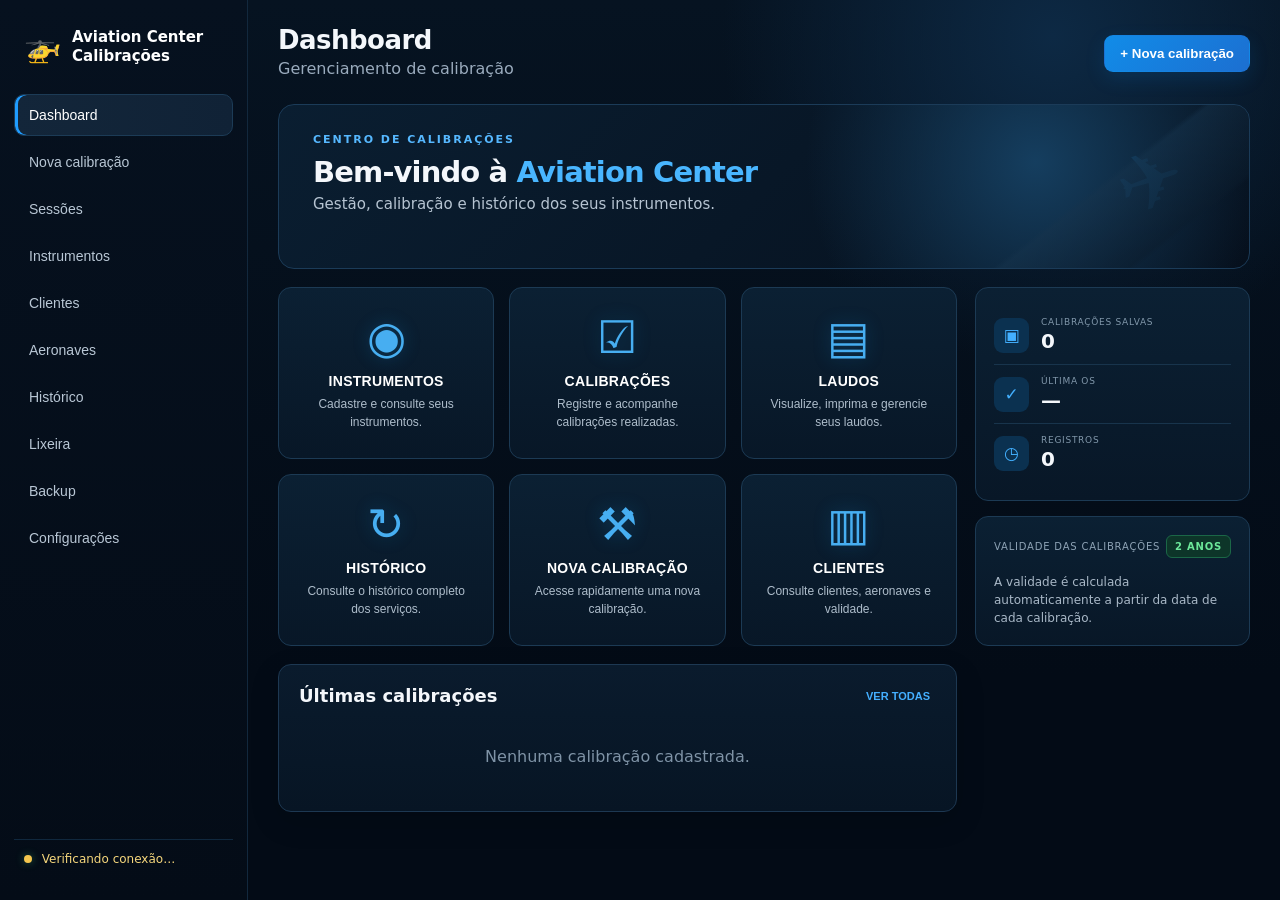
==== index.html @ 632ab518 "Add files via upload" ====
<!DOCTYPE html>
<html lang="pt-BR">
<head>
<meta charset="UTF-8">
<link rel="manifest" href="manifest.webmanifest">
<meta name="theme-color" content="#111827">
<meta name="apple-mobile-web-app-capable" content="yes">
<meta name="apple-mobile-web-app-status-bar-style" content="black-translucent">
<meta name="apple-mobile-web-app-title" content="Aviation Center Calibrações">
<meta name="viewport" content="width=device-width, initial-scale=1, viewport-fit=cover">
<meta name="theme-color" content="#111827">
<link rel="manifest" href="manifest.json">
<title>Aviation Center Calibrações</title>
<link rel="stylesheet" href="style.css">
</head>
<body>
<div id="app">
  <aside class="sidebar">
    <div class="brand"><div class="brand-icon">🚁</div><div><b>Aviation Center Calibrações</b></div></div>
    <nav>
      <button data-view="dashboard" class="nav active">Dashboard</button>
      <button data-view="session" class="nav">Nova calibração</button>
      <button data-view="sessions" class="nav">Sessões</button>
      <button data-view="instruments" class="nav">Instrumentos</button>
      <button data-view="clients" class="nav">Clientes</button>
      <button data-view="aircraft" class="nav">Aeronaves</button>
            <button data-view="history" class="nav">Histórico</button>
      <button data-view="trash" class="nav">Lixeira</button>
      <button data-view="backup" class="nav">Backup</button>
      <button data-view="settings" class="nav">Configurações</button>
    </nav>
    <div class="offline" id="networkStatus"><span></span> Verificando conexão…</div>
  </aside>

  <main class="main">
    <header class="topbar"><div><h1 id="pageTitle">Dashboard</h1><p id="pageSub">Gerenciamento de calibração</p></div>
      <button class="primary" id="quickNew">+ Nova calibração</button>
    </header>

    <section id="view-dashboard" class="view">
      <div class="dashboard-hero">
        <div class="hero-copy">
          <div class="eyebrow">CENTRO DE CALIBRAÇÕES</div>
          <h2>Bem-vindo à <span>Aviation Center</span></h2>
          <p>Gestão, calibração e histórico dos seus instrumentos.</p>
        </div>
        <div class="hero-mark">✈</div>
      </div>
      <div class="dashboard-layout">
        <div class="dashboard-main">
          <div class="feature-grid">
            <button class="feature-card" data-feature-view="instruments"><span class="feature-icon">◉</span><strong>INSTRUMENTOS</strong><small>Cadastre e consulte seus instrumentos.</small></button>
            <button class="feature-card" data-feature-view="sessions"><span class="feature-icon">☑</span><strong>CALIBRAÇÕES</strong><small>Registre e acompanhe calibrações realizadas.</small></button>
            <button class="feature-card" data-feature-view="sessions"><span class="feature-icon">▤</span><strong>LAUDOS</strong><small>Visualize, imprima e gerencie seus laudos.</small></button>
            <button class="feature-card" data-feature-view="history"><span class="feature-icon">↻</span><strong>HISTÓRICO</strong><small>Consulte o histórico completo dos serviços.</small></button>
            <button class="feature-card" data-feature-view="session"><span class="feature-icon">⚒</span><strong>NOVA CALIBRAÇÃO</strong><small>Acesse rapidamente uma nova calibração.</small></button>
            <button class="feature-card" data-feature-view="clients"><span class="feature-icon">▥</span><strong>CLIENTES</strong><small>Consulte clientes, aeronaves e validade.</small></button>
          </div>
          <div class="panel dashboard-recent">
            <div class="panel-head"><h2>Últimas calibrações</h2><button class="text-button" data-feature-view="sessions">VER TODAS</button></div>
            <div id="recentSessions" class="empty">Nenhuma calibração cadastrada.</div>
          </div>
        </div>
        <aside class="dashboard-side">
          <div class="status-card">
            <div class="status-line"><span class="status-icon">▣</span><div><small>CALIBRAÇÕES SALVAS</small><strong id="dashDone">0</strong></div></div>
            <div class="status-line"><span class="status-icon">✓</span><div><small>ÚLTIMA OS</small><strong id="dashLast">—</strong></div></div>
            <div class="status-line"><span class="status-icon">◷</span><div><small>REGISTROS</small><strong id="dashTotal">0</strong></div></div>
          </div>
          <div class="validity-card">
            <div class="validity-head"><span>VALIDADE DAS CALIBRAÇÕES</span><b>2 ANOS</b></div>
            <div class="validity-note">A validade é calculada automaticamente a partir da data de cada calibração.</div>
          </div>
        </aside>
      </div>
    </section>

    <section id="view-session" class="view hidden">
      <div class="panel">
        <div class="panel-head"><h2 id="sessionTitle">Nova calibração</h2><span class="pill" id="sessionStatus">Nova</span></div>
        <div class="grid">
          <label>OS<input id="os" autocomplete="off"></label>
          <label>Data<input id="data" type="date"></label>
          <label>Cliente<input id="cliente"></label>
          <label>Validade<input id="validade" value="2 anos" readonly></label>
          <label>Fabricante<input id="fabricante"></label>
          <label>P/N<input id="pn"></label>
          <label>S/N<input id="sn"></label>
          <label>Prefixo<input id="prefixo"></label>
          <label>Técnico responsável<input id="tecnico"></label>
        </div>
        <div class="report-selection">
          <div class="selection-title">Relatórios desta sessão</div>
          <div class="selection-grid">
            <label><input type="checkbox" data-select-report="altimetro"> Altímetro</label>
            <label><input type="checkbox" data-select-report="integracao"> Integração do Transponder e Altitude Encoder</label>
            <label><input type="checkbox" data-select-report="encoder"> Encoder</label>
            <label><input type="checkbox" data-select-report="transponder"> Transponder</label>
            <label><input type="checkbox" data-select-report="airdata"> Air Data</label>
          </div>
          <p class="hint">Somente os relatórios selecionados aparecem, são salvos e entram na impressão/PDF.</p>
        </div>
        <div class="actions"><button class="primary" id="saveCalibration">Salvar calibração</button></div>
      </div>

      <div class="panel">
        <div class="tabs">
          <div id="reportTabs"></div>
        </div>

        <div id="report-altimetro" class="report">
          <h2>Laudo Técnico do Altímetro</h2>
          <h3>Teste de atrito — pressão decrescente</h3>
          <div id="frictionTable"></div>
          <h3>Erro de escala — pressão decrescente</h3>
          <div id="scaleTable"></div>
          <div class="two-cols">
            <div><h3>Vazamento de caixa</h3><div id="leakTable"></div></div>
            <div><h3>Erro de escala barômetro</h3><div id="baroTable"></div></div>
          </div>
          <h3>Histerese — altitude máxima de operação (pressão crescente)</h3>
          <div id="hystTable"></div>
        </div>

        <div id="report-integracao" class="report hidden">
          <h2>Laudo Técnico — Integração do Transponder e Altitude Encoder</h2>
          <p class="hint">Preencha a leitura do altímetro e a leitura transmitida pelo transponder.</p>
          <div id="integrationTable"></div>
        </div>

        <div id="report-encoder" class="report hidden">
          <h2>Laudo Técnico do Encoder</h2>
          <p class="hint">Os pontos nominais seguem o modelo do documento principal. Informe apenas os pontos de transição atuais.</p>
          <div id="encoderTable"></div>
        </div>

        <div id="report-transponder" class="report hidden">
          <h2>Laudo Técnico do Transponder</h2>
          <div id="transponderForm"></div>
        </div>

        <div id="report-airdata" class="report hidden">
          <h2>Laudo Técnico do Air Data</h2>
          <p class="hint">Air Data é 100% manual. Nenhum valor é copiado automaticamente de outro relatório.</p>
          <div id="airdataForm"></div>
        </div>

        <div class="observation-box final-observation"><label>Observações / ajustes realizados<textarea id="observacoesAjustes" rows="6" placeholder="Descreva ajustes, regulagens, intervenções realizadas ou observações desta calibração..."></textarea></label></div>
        <div class="actions bottom"><button class="primary" id="saveReport">Salvar calibração</button><button class="secondary" id="downloadReport">Baixar relatório</button><button class="primary" id="printReport">Imprimir / gerar PDF</button></div>
      </div>
    </section>

    <section id="view-sessions" class="view hidden">
      <div class="panel"><div class="panel-head"><h2>Calibrações salvas</h2><button class="primary" id="newFromList">+ Nova calibração</button></div>
      <div id="sessionsList" class="session-list"></div></div>
    </section>


    <section id="view-instruments" class="view hidden">
      <div class="panel"><div class="panel-head"><h2>Instrumentos</h2></div><p class="hint">Instrumentos identificados a partir das sessões salvas neste dispositivo.</p><div id="instrumentsList" class="session-list"></div></div>
    </section>

    <section id="view-clients" class="view hidden">
      <div class="panel"><div class="panel-head"><h2>Clientes</h2></div><p class="hint">Visão consolidada dos clientes e das aeronaves registradas nas sessões.</p><div id="clientsList" class="session-list"></div></div>
    </section>

    <section id="view-aircraft" class="view hidden">
      <div class="panel"><div class="panel-head"><h2>Aeronaves</h2></div><p class="hint">Histórico resumido por prefixo. Os registros anteriores permanecem nas sessões.</p><div id="aircraftList" class="session-list"></div></div>
    </section>

    <section id="view-history" class="view hidden">
      <div class="panel"><div class="panel-head"><h2>Histórico de serviços</h2></div><p class="hint">Todas as sessões salvas, mantendo os registros anteriores.</p><div id="historyList" class="session-list"></div></div>
    </section>

    <section id="view-trash" class="view hidden">
  <div class="panel">
    <div class="panel-head"><h2>Lixeira</h2><span class="pill">7 dias</span></div>
    <p class="hint">Um relatório apagado permanece aqui por 7 dias. Durante esse período ele pode ser restaurado. Depois, a exclusão é definitiva.</p>
    <div id="trashList" class="session-list"></div>
  </div>
</section>

<section id="view-backup" class="view hidden">
      <div class="panel"><div class="panel-head"><h2>Backup local</h2></div>
        <p>Os dados ficam armazenados neste dispositivo. Exporte um backup antes de trocar de aparelho ou limpar o navegador.</p>
        <div class="backup-actions"><button class="primary" id="exportBackup">Exportar backup JSON</button><label class="secondary filebtn">Importar backup JSON<input type="file" id="importBackup" accept=".json,application/json"></label></div>
        <div class="notice">O sistema não depende do Google Sheets para salvar ou imprimir. A impressão usa um modelo próprio de 4 páginas.</div>
      </div>
    </section>
  </main>
</div>

<div id="printRoot" aria-hidden="true"></div>
<script>document.addEventListener("click",e=>{const b=e.target.closest("[data-feature-view]");if(b&&window.showView)showView(b.dataset.featureView)});</script>
<script src="pdf.js"></script>
<script src="app.js"></script>
<script>
if ("serviceWorker" in navigator && (location.protocol === "https:" || location.hostname === "localhost")) {
  window.addEventListener("load", () => navigator.serviceWorker.register("./sw.js").catch(() => {}));
}
</script>
</body>
</html>
---- style.css ----
:root{--bg:#030b16;--bg2:#071525;--panel:#0a1a2b;--panel2:#0d2135;--line:#1d3852;--text:#f4f7fb;--muted:#9aabbd;--blue:#1f9cff;--blue2:#49b6ff;--green:#4ade80;--yellow:#f4c64e;--red:#ff6b6b}
*{box-sizing:border-box}html,body{margin:0;padding:0;min-height:100%;font-family:Inter,system-ui,-apple-system,BlinkMacSystemFont,"Segoe UI",sans-serif;background:var(--bg);color:var(--text)}body{min-height:100vh}.sidebar{position:fixed;left:0;top:0;bottom:0;width:248px;background:linear-gradient(180deg,#06111f,#040c17);border-right:1px solid #12283d;color:#fff;padding:22px 14px;display:flex;flex-direction:column;z-index:10}.brand{display:flex;gap:11px;align-items:center;padding:6px 10px 28px}.brand-icon{font-size:30px;filter:saturate(.9)}.brand b{display:block;font-size:15px;line-height:1.25}.sidebar nav{display:grid;gap:5px}.nav{border:1px solid transparent;background:transparent;color:#b9c7d5;text-align:left;padding:12px 14px;border-radius:10px;font-size:14px;cursor:pointer;transition:.18s}.nav:hover{background:#0c1d30;color:#fff;border-color:#16344d}.nav.active{background:linear-gradient(90deg,#13263a,#102236);color:#fff;border-color:#1c3b56;box-shadow:inset 3px 0 0 var(--blue)}.offline{margin-top:auto;color:#93a6b9;font-size:12px;padding:12px 10px;border-top:1px solid #10283e}.offline span{display:inline-block;width:8px;height:8px;border-radius:50%;background:var(--green);margin-right:6px;box-shadow:0 0 8px #4ade8066}.offline.online{color:#8fe6b0}.offline.offline{color:#f6d77c}.offline.offline span{background:var(--yellow)}.main{margin-left:248px;padding:25px 30px 36px;min-height:100vh;background:radial-gradient(circle at 78% 4%,#0d2944 0,transparent 28%),linear-gradient(180deg,#061321 0,#030b16 75%)}.topbar{display:flex;justify-content:space-between;align-items:center;margin-bottom:22px}.topbar h1{margin:0;font-size:26px;letter-spacing:-.02em}.topbar p{margin:4px 0;color:var(--muted)}.primary,.secondary,.ghost{border:1px solid transparent;border-radius:9px;padding:10px 15px;font-weight:700;cursor:pointer}.primary{background:linear-gradient(135deg,#118ce8,#1c6fd1);color:#fff;box-shadow:0 7px 20px #008cff22}.secondary{background:#10243a;border-color:#1d4565;color:#e8f1fa}.ghost{background:transparent;color:#a9b9c9}.danger{color:#ff8585}.hidden{display:none!important}.card,.panel{background:linear-gradient(180deg,#0a1b2d,#071524);border:1px solid var(--line);border-radius:13px;box-shadow:0 10px 30px #00000024}.panel{padding:20px;margin-bottom:18px}.panel-head{display:flex;justify-content:space-between;align-items:center;margin-bottom:16px}.panel h2{margin:0;font-size:18px}.dashboard-hero{position:relative;overflow:hidden;min-height:165px;padding:28px 34px;border:1px solid #1b3b58;border-radius:16px;background:radial-gradient(circle at 78% 35%,#153e5f 0,transparent 30%),linear-gradient(135deg,#0a1e31,#06101d);margin-bottom:18px}.dashboard-hero:after{content:"";position:absolute;right:-80px;bottom:-110px;width:520px;height:300px;background:linear-gradient(150deg,transparent 47%,#16334c 48%,#0b1c2d 63%,transparent 64%);opacity:.5;transform:rotate(-8deg)}.hero-copy{position:relative;z-index:2}.eyebrow{font-size:11px;letter-spacing:.18em;color:#56b8ff;font-weight:800;margin-bottom:9px}.hero-copy h2{font-size:29px;margin:0 0 6px;letter-spacing:-.03em}.hero-copy h2 span{color:var(--blue2)}.hero-copy p{margin:0;color:#b6c4d2;font-size:15px}.hero-mark{position:absolute;right:65px;top:30px;font-size:80px;color:#258bd1;opacity:.14;transform:rotate(-18deg)}.dashboard-layout{display:grid;grid-template-columns:minmax(0,1fr) 275px;gap:18px}.feature-grid{display:grid;grid-template-columns:repeat(3,1fr);gap:15px;margin-bottom:18px}.feature-card{min-height:172px;text-align:center;padding:22px 18px;background:linear-gradient(180deg,#0b2033,#081727);border:1px solid #1c3a54;border-radius:13px;color:#fff;cursor:pointer;transition:.18s;display:flex;flex-direction:column;align-items:center;justify-content:center}.feature-card:hover{transform:translateY(-2px);border-color:#277eb8;box-shadow:0 12px 28px #0003}.feature-icon{font-size:45px;line-height:1;color:#47aef1;margin-bottom:13px;text-shadow:0 0 18px #1796e544}.feature-card strong{font-size:14px;letter-spacing:.02em}.feature-card small{font-size:12px;line-height:1.45;color:#aebdcb;margin-top:7px;max-width:190px}.dashboard-side{display:flex;flex-direction:column;gap:15px}.status-card,.validity-card{border:1px solid #1c3a54;border-radius:13px;background:linear-gradient(180deg,#0b2033,#081727);padding:18px}.status-line{display:flex;gap:12px;align-items:center;padding:11px 0;border-bottom:1px solid #18344c}.status-line:last-child{border-bottom:0}.status-icon{width:35px;height:35px;border-radius:9px;background:#0b3150;color:#43b0ff;display:grid;place-items:center;font-size:17px}.status-line small{display:block;color:#8197aa;font-size:9px;letter-spacing:.08em}.status-line strong{display:block;margin-top:2px;font-size:20px}.validity-head{display:flex;justify-content:space-between;align-items:center;font-size:10px;color:#8ea3b5;letter-spacing:.08em}.validity-head b{color:#6ce79a;background:#0d3529;border:1px solid #1b6747;padding:5px 8px;border-radius:6px}.validity-note{margin-top:15px;font-size:12px;line-height:1.5;color:#a9b8c7}.text-button{border:0;background:none;color:#44afff;font-weight:800;font-size:11px;cursor:pointer}.dashboard-recent{min-height:130px}.empty{padding:25px;color:#7f93a6;text-align:center}.grid{display:grid;grid-template-columns:repeat(3,1fr);gap:13px}.grid label,.field label{font-size:12px;font-weight:600;color:#b7c6d4}.grid input,.field input,.field select,.field textarea,input.cell{display:block;width:100%;margin-top:6px;border:1px solid #27435b;border-radius:8px;padding:10px;font:inherit;background:#071523;color:#eef5fb;outline:none}.grid input:focus,.field input:focus,.field select:focus,.field textarea:focus{border-color:#278fd0;box-shadow:0 0 0 3px #168fe01a}.grid input::placeholder,.field input::placeholder,.field textarea::placeholder{color:#667d92}.report-selection{margin-top:16px;padding:14px;border:1px solid #1d3a53;border-radius:9px;background:#071625}.selection-title{font-weight:700;margin-bottom:10px}.selection-grid{display:grid;grid-template-columns:repeat(2,1fr);gap:8px}.selection-grid label{display:flex;align-items:center;gap:8px;font-size:13px;font-weight:600}.selection-grid input{width:auto!important;margin:0!important}.observation-box{margin-top:15px}.final-observation{padding-top:8px;border-top:1px solid #1b354b}.final-observation label{display:block;color:#b7c6d4;font-size:12px;font-weight:700}.final-observation textarea{display:block;width:100%;margin-top:8px;min-height:135px;resize:vertical;border:1px solid #27435b;border-radius:10px;padding:12px;font:inherit;background:#071523;color:#eef5fb;outline:none}.final-observation textarea:focus{border-color:#278fd0;box-shadow:0 0 0 3px #168fe01a}.cell-green{background:#10251b!important;border-color:#2d6b48!important}.cell-yellow{background:#302a13!important;border-color:#8a7330!important}.cell-red{background:#321719!important;border-color:#8d3d43!important}.status-30{color:#ffb45b!important}.status-90{color:#f4ca61!important}.actions{display:flex;gap:9px;margin-top:18px;flex-wrap:wrap}.pill{font-size:12px;padding:5px 9px;border-radius:20px;background:#19344a;color:#91cfff;white-space:nowrap}.tabs{display:flex;gap:5px;border-bottom:1px solid #1d384f;margin:-20px -20px 20px;padding:12px 20px;overflow:auto}.tab{border:0;background:transparent;color:#8fa4b7;padding:9px 12px;border-radius:7px;cursor:pointer;white-space:nowrap}.tab-wrap{display:flex;align-items:center;border-radius:7px}.tab-wrap:has(.tab.active){background:#122b43;box-shadow:inset 0 -2px 0 #1d9cf0}.tab.active{background:transparent;color:#fff}.tab-delete{border:0;background:transparent;color:#71879a;width:24px;height:32px;border-radius:6px;cursor:pointer;font-size:18px;line-height:1}.tab-delete:hover{color:#ff7f7f;background:#3a1720}.report h2{font-size:19px;margin:4px 0 18px}.report h3{font-size:14px;margin:20px 0 8px}.hint{color:#8fa2b5;font-size:13px}.table-wrap{overflow:auto;border:1px solid #1d3a53;border-radius:8px}.data-table{border-collapse:collapse;width:100%;min-width:700px;font-size:12px}.data-table th,.data-table td{border-bottom:1px solid #1a344a;padding:7px;text-align:center}.data-table th{background:#0b1e31;font-weight:700;color:#c5d2de}.data-table td:first-child,.data-table th:first-child{text-align:left}.data-table input{width:100%;min-width:80px;padding:6px;border:1px solid #28445c;border-radius:5px;background:#06131f;color:#fff}.two-cols{display:grid;grid-template-columns:1fr 1fr;gap:18px}.field-grid{display:grid;grid-template-columns:repeat(2,1fr);gap:12px}.field.full{grid-column:1/-1}.field textarea{min-height:70px;resize:vertical}.session-row{display:grid;grid-template-columns:1fr auto;gap:12px;padding:13px;border-bottom:1px solid #1b354b;align-items:center}.session-row:last-child{border-bottom:0}.session-row b{display:block}.session-row small{color:#8fa2b5}.status-open{color:#f4ca61}.status-done{color:#67e89a}.status-expired{color:#ff7777}.status-warning{color:#f4ca61}.backup-actions{display:flex;gap:10px;flex-wrap:wrap;margin:20px 0}.filebtn{display:inline-block;cursor:pointer}.filebtn input{display:none}.notice{background:#0a2940;border:1px solid #1d5276;padding:13px;border-radius:8px;color:#9bd5ff;font-size:13px}.settings-grid{display:grid;grid-template-columns:repeat(3,1fr);gap:14px}.setting-card{border:1px solid #1d3a53;border-radius:9px;padding:16px;background:#071625}.setting-card b{display:block;margin-bottom:7px}.setting-card span{display:block;color:#8fa2b5;font-size:13px;line-height:1.45}.report-tools{display:flex;justify-content:flex-end;margin:8px 0}.report-delete-bar{display:flex;justify-content:flex-end;margin:-4px 0 12px}.report-delete-bar button{border:1px solid #6b2f37;border-radius:8px;padding:8px 12px;background:transparent;color:#ff8585;font-weight:700;cursor:pointer}.report-delete-bar button:hover{background:#32171b}.trash-meta{font-size:12px;color:#8fa2b5}
#printRoot{display:none}@page{size:Letter portrait;margin:0}@media print{html,body{background:#fff!important;color:#000!important}body>*:not(#printRoot){display:none!important}#printRoot{display:block!important}.print-page{width:216mm;height:279mm;position:relative;overflow:hidden;page-break-after:always;background:#fff;padding:10mm 10mm 9mm;color:#000;font-family:Arial,Helvetica,sans-serif;font-size:9px}.print-page:last-child{page-break-after:auto}.print-title{text-align:center;font-size:13px;font-weight:700;margin:0 0 6mm}.print-meta{display:grid;grid-template-columns:16mm 1fr 16mm 1fr 16mm 1fr 16mm 1fr;border:1px solid #000;margin-bottom:4mm}.print-meta div{min-height:7mm;padding:1.4mm;border-right:1px solid #000;border-bottom:1px solid #000;overflow:hidden}.print-meta b{white-space:nowrap}.print-meta div:nth-child(8n){border-right:0}.print-meta div:nth-last-child(-n+4){border-bottom:0}.print-table{width:100%;border-collapse:collapse;margin-bottom:3mm;table-layout:fixed}.print-table th,.print-table td{border:1px solid #000;padding:1.5mm;text-align:center;vertical-align:middle}.print-table th{font-weight:700}.print-table .left{text-align:left}.print-section{font-weight:700;text-align:center;border:1px solid #000;border-bottom:0;padding:1.5mm;margin-top:3mm}.print-grid2{display:grid;grid-template-columns:1fr 1fr;gap:3mm}.print-note{margin-top:3mm}.print-observation{margin-top:4mm;border:1px solid #000;padding:2mm;min-height:12mm}.print-observation b{display:block;margin-bottom:1.5mm}.print-left{width:128mm}.sig{position:absolute;bottom:8mm;left:10mm;right:10mm;display:grid;grid-template-columns:1fr 1fr;gap:20mm}.sig div{text-align:center;border-top:1px solid #000;padding-top:2mm}}
@media(max-width:1050px){.dashboard-layout{grid-template-columns:1fr}.dashboard-side{display:grid;grid-template-columns:1fr 1fr}.feature-grid{grid-template-columns:repeat(2,1fr)}.grid{grid-template-columns:repeat(2,1fr)}.settings-grid{grid-template-columns:1fr 1fr}}
@media(max-width:700px){.sidebar{position:static;width:100%;height:auto;padding:12px}.brand{padding-bottom:14px}.sidebar nav{grid-template-columns:repeat(2,1fr)}.offline{display:none}.main{margin-left:0;padding:15px}.topbar{align-items:flex-start;gap:10px}.topbar h1{font-size:22px}.dashboard-hero{padding:22px;min-height:145px}.hero-copy h2{font-size:23px}.feature-grid,.dashboard-side,.grid,.two-cols,.field-grid,.selection-grid{grid-template-columns:1fr}.panel{padding:15px}.tabs{margin:-15px -15px 15px;padding:10px}.session-row{grid-template-columns:1fr}.dashboard-side{display:grid}.dashboard-side .status-card,.dashboard-side .validity-card{min-width:0}}

html.printing-sgc body{background:#fff!important;color:#000!important}html.printing-sgc body>*:not(#printRoot){display:none!important}html.printing-sgc #printRoot{display:block!important}html.printing-sgc .print-page{display:block!important}
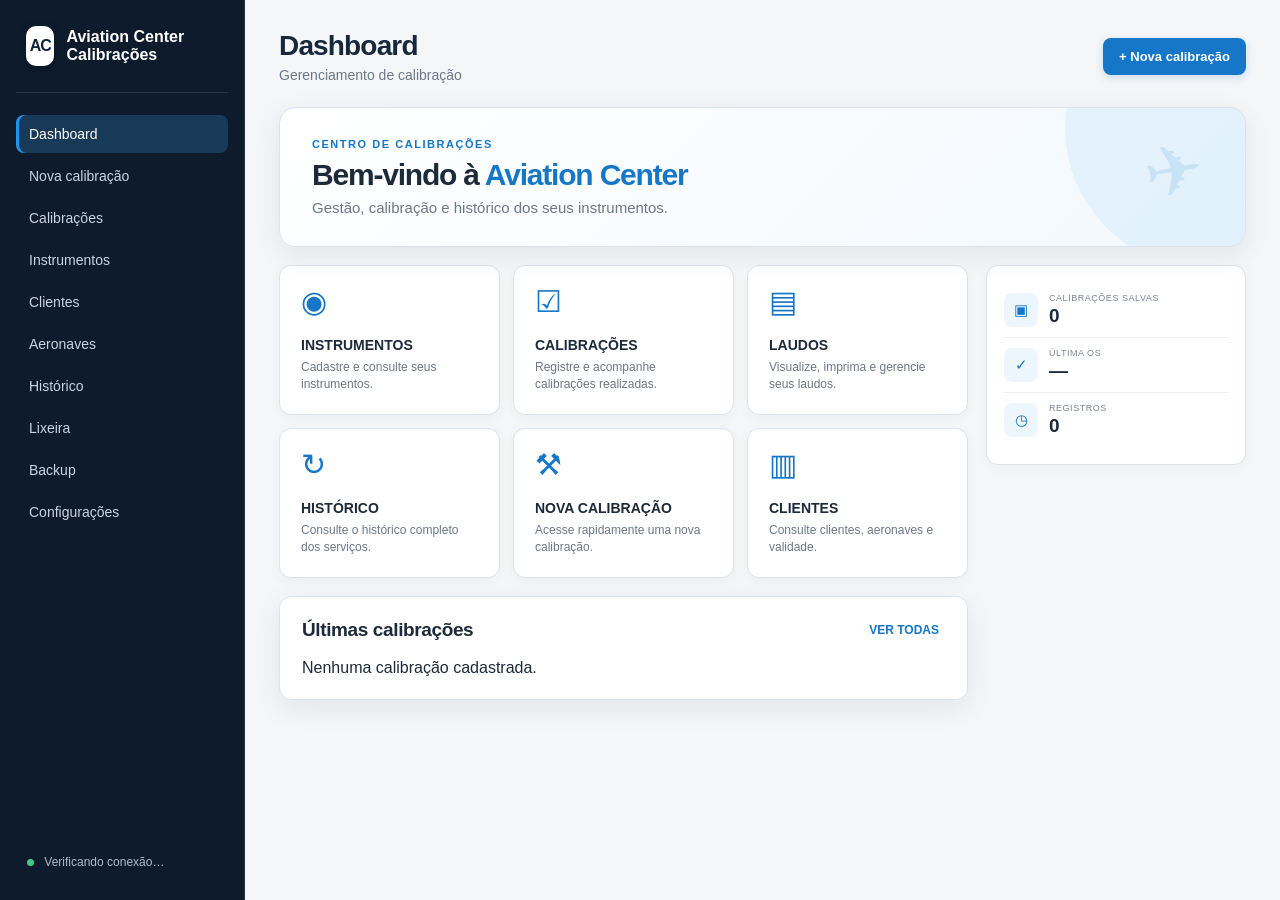
==== commit 2e123b5d: "Add files via upload" ====
--- a/index.html
+++ b/index.html
@@ -16,11 +16,11 @@
 <body>
 <div id="app">
   <aside class="sidebar">
-    <div class="brand"><div class="brand-icon">🚁</div><div><b>Aviation Center Calibrações</b></div></div>
+    <div class="brand"><div class="brand-icon">AC</div><div><b>Aviation Center Calibrações</b></div></div>
     <nav>
       <button data-view="dashboard" class="nav active">Dashboard</button>
       <button data-view="session" class="nav">Nova calibração</button>
-      <button data-view="sessions" class="nav">Sessões</button>
+      <button data-view="sessions" class="nav">Calibrações</button>
       <button data-view="instruments" class="nav">Instrumentos</button>
       <button data-view="clients" class="nav">Clientes</button>
       <button data-view="aircraft" class="nav">Aeronaves</button>
@@ -66,10 +66,6 @@
             <div class="status-line"><span class="status-icon">▣</span><div><small>CALIBRAÇÕES SALVAS</small><strong id="dashDone">0</strong></div></div>
             <div class="status-line"><span class="status-icon">✓</span><div><small>ÚLTIMA OS</small><strong id="dashLast">—</strong></div></div>
             <div class="status-line"><span class="status-icon">◷</span><div><small>REGISTROS</small><strong id="dashTotal">0</strong></div></div>
-          </div>
-          <div class="validity-card">
-            <div class="validity-head"><span>VALIDADE DAS CALIBRAÇÕES</span><b>2 ANOS</b></div>
-            <div class="validity-note">A validade é calculada automaticamente a partir da data de cada calibração.</div>
           </div>
         </aside>
       </div>
@@ -157,25 +153,25 @@
 
 
     <section id="view-instruments" class="view hidden">
-      <div class="panel"><div class="panel-head"><h2>Instrumentos</h2></div><p class="hint">Instrumentos identificados a partir das sessões salvas neste dispositivo.</p><div id="instrumentsList" class="session-list"></div></div>
+      <div class="panel"><div class="panel-head"><h2>Instrumentos</h2></div><p class="hint">Instrumentos identificados a partir das calibrações salvas neste dispositivo.</p><div id="instrumentsList" class="session-list"></div></div>
     </section>
 
     <section id="view-clients" class="view hidden">
-      <div class="panel"><div class="panel-head"><h2>Clientes</h2></div><p class="hint">Visão consolidada dos clientes e das aeronaves registradas nas sessões.</p><div id="clientsList" class="session-list"></div></div>
+      <div class="panel"><div class="panel-head"><h2>Clientes</h2></div><p class="hint">Visão consolidada dos clientes e das aeronaves registradas nas calibrações.</p><div id="clientsList" class="session-list"></div></div>
     </section>
 
     <section id="view-aircraft" class="view hidden">
-      <div class="panel"><div class="panel-head"><h2>Aeronaves</h2></div><p class="hint">Histórico resumido por prefixo. Os registros anteriores permanecem nas sessões.</p><div id="aircraftList" class="session-list"></div></div>
+      <div class="panel"><div class="panel-head"><h2>Aeronaves</h2></div><p class="hint">Histórico resumido por prefixo. Os registros anteriores permanecem nas calibrações.</p><div id="aircraftList" class="session-list"></div></div>
     </section>
 
     <section id="view-history" class="view hidden">
-      <div class="panel"><div class="panel-head"><h2>Histórico de serviços</h2></div><p class="hint">Todas as sessões salvas, mantendo os registros anteriores.</p><div id="historyList" class="session-list"></div></div>
+      <div class="panel"><div class="panel-head"><h2>Histórico de serviços</h2></div><p class="hint">Todas as calibrações salvas, mantendo os registros anteriores.</p><div id="historyList" class="session-list"></div></div>
     </section>
 
     <section id="view-trash" class="view hidden">
   <div class="panel">
     <div class="panel-head"><h2>Lixeira</h2><span class="pill">7 dias</span></div>
-    <p class="hint">Um relatório apagado permanece aqui por 7 dias. Durante esse período ele pode ser restaurado. Depois, a exclusão é definitiva.</p>
+    <p class="hint">Uma calibração apagada permanece aqui por 7 dias com todos os seus relatórios. Durante esse período ela pode ser restaurada. Depois, a exclusão é definitiva.</p>
     <div id="trashList" class="session-list"></div>
   </div>
 </section>
--- a/style.css
+++ b/style.css
@@ -1,7 +1,21 @@
-:root{--bg:#030b16;--bg2:#071525;--panel:#0a1a2b;--panel2:#0d2135;--line:#1d3852;--text:#f4f7fb;--muted:#9aabbd;--blue:#1f9cff;--blue2:#49b6ff;--green:#4ade80;--yellow:#f4c64e;--red:#ff6b6b}
-*{box-sizing:border-box}html,body{margin:0;padding:0;min-height:100%;font-family:Inter,system-ui,-apple-system,BlinkMacSystemFont,"Segoe UI",sans-serif;background:var(--bg);color:var(--text)}body{min-height:100vh}.sidebar{position:fixed;left:0;top:0;bottom:0;width:248px;background:linear-gradient(180deg,#06111f,#040c17);border-right:1px solid #12283d;color:#fff;padding:22px 14px;display:flex;flex-direction:column;z-index:10}.brand{display:flex;gap:11px;align-items:center;padding:6px 10px 28px}.brand-icon{font-size:30px;filter:saturate(.9)}.brand b{display:block;font-size:15px;line-height:1.25}.sidebar nav{display:grid;gap:5px}.nav{border:1px solid transparent;background:transparent;color:#b9c7d5;text-align:left;padding:12px 14px;border-radius:10px;font-size:14px;cursor:pointer;transition:.18s}.nav:hover{background:#0c1d30;color:#fff;border-color:#16344d}.nav.active{background:linear-gradient(90deg,#13263a,#102236);color:#fff;border-color:#1c3b56;box-shadow:inset 3px 0 0 var(--blue)}.offline{margin-top:auto;color:#93a6b9;font-size:12px;padding:12px 10px;border-top:1px solid #10283e}.offline span{display:inline-block;width:8px;height:8px;border-radius:50%;background:var(--green);margin-right:6px;box-shadow:0 0 8px #4ade8066}.offline.online{color:#8fe6b0}.offline.offline{color:#f6d77c}.offline.offline span{background:var(--yellow)}.main{margin-left:248px;padding:25px 30px 36px;min-height:100vh;background:radial-gradient(circle at 78% 4%,#0d2944 0,transparent 28%),linear-gradient(180deg,#061321 0,#030b16 75%)}.topbar{display:flex;justify-content:space-between;align-items:center;margin-bottom:22px}.topbar h1{margin:0;font-size:26px;letter-spacing:-.02em}.topbar p{margin:4px 0;color:var(--muted)}.primary,.secondary,.ghost{border:1px solid transparent;border-radius:9px;padding:10px 15px;font-weight:700;cursor:pointer}.primary{background:linear-gradient(135deg,#118ce8,#1c6fd1);color:#fff;box-shadow:0 7px 20px #008cff22}.secondary{background:#10243a;border-color:#1d4565;color:#e8f1fa}.ghost{background:transparent;color:#a9b9c9}.danger{color:#ff8585}.hidden{display:none!important}.card,.panel{background:linear-gradient(180deg,#0a1b2d,#071524);border:1px solid var(--line);border-radius:13px;box-shadow:0 10px 30px #00000024}.panel{padding:20px;margin-bottom:18px}.panel-head{display:flex;justify-content:space-between;align-items:center;margin-bottom:16px}.panel h2{margin:0;font-size:18px}.dashboard-hero{position:relative;overflow:hidden;min-height:165px;padding:28px 34px;border:1px solid #1b3b58;border-radius:16px;background:radial-gradient(circle at 78% 35%,#153e5f 0,transparent 30%),linear-gradient(135deg,#0a1e31,#06101d);margin-bottom:18px}.dashboard-hero:after{content:"";position:absolute;right:-80px;bottom:-110px;width:520px;height:300px;background:linear-gradient(150deg,transparent 47%,#16334c 48%,#0b1c2d 63%,transparent 64%);opacity:.5;transform:rotate(-8deg)}.hero-copy{position:relative;z-index:2}.eyebrow{font-size:11px;letter-spacing:.18em;color:#56b8ff;font-weight:800;margin-bottom:9px}.hero-copy h2{font-size:29px;margin:0 0 6px;letter-spacing:-.03em}.hero-copy h2 span{color:var(--blue2)}.hero-copy p{margin:0;color:#b6c4d2;font-size:15px}.hero-mark{position:absolute;right:65px;top:30px;font-size:80px;color:#258bd1;opacity:.14;transform:rotate(-18deg)}.dashboard-layout{display:grid;grid-template-columns:minmax(0,1fr) 275px;gap:18px}.feature-grid{display:grid;grid-template-columns:repeat(3,1fr);gap:15px;margin-bottom:18px}.feature-card{min-height:172px;text-align:center;padding:22px 18px;background:linear-gradient(180deg,#0b2033,#081727);border:1px solid #1c3a54;border-radius:13px;color:#fff;cursor:pointer;transition:.18s;display:flex;flex-direction:column;align-items:center;justify-content:center}.feature-card:hover{transform:translateY(-2px);border-color:#277eb8;box-shadow:0 12px 28px #0003}.feature-icon{font-size:45px;line-height:1;color:#47aef1;margin-bottom:13px;text-shadow:0 0 18px #1796e544}.feature-card strong{font-size:14px;letter-spacing:.02em}.feature-card small{font-size:12px;line-height:1.45;color:#aebdcb;margin-top:7px;max-width:190px}.dashboard-side{display:flex;flex-direction:column;gap:15px}.status-card,.validity-card{border:1px solid #1c3a54;border-radius:13px;background:linear-gradient(180deg,#0b2033,#081727);padding:18px}.status-line{display:flex;gap:12px;align-items:center;padding:11px 0;border-bottom:1px solid #18344c}.status-line:last-child{border-bottom:0}.status-icon{width:35px;height:35px;border-radius:9px;background:#0b3150;color:#43b0ff;display:grid;place-items:center;font-size:17px}.status-line small{display:block;color:#8197aa;font-size:9px;letter-spacing:.08em}.status-line strong{display:block;margin-top:2px;font-size:20px}.validity-head{display:flex;justify-content:space-between;align-items:center;font-size:10px;color:#8ea3b5;letter-spacing:.08em}.validity-head b{color:#6ce79a;background:#0d3529;border:1px solid #1b6747;padding:5px 8px;border-radius:6px}.validity-note{margin-top:15px;font-size:12px;line-height:1.5;color:#a9b8c7}.text-button{border:0;background:none;color:#44afff;font-weight:800;font-size:11px;cursor:pointer}.dashboard-recent{min-height:130px}.empty{padding:25px;color:#7f93a6;text-align:center}.grid{display:grid;grid-template-columns:repeat(3,1fr);gap:13px}.grid label,.field label{font-size:12px;font-weight:600;color:#b7c6d4}.grid input,.field input,.field select,.field textarea,input.cell{display:block;width:100%;margin-top:6px;border:1px solid #27435b;border-radius:8px;padding:10px;font:inherit;background:#071523;color:#eef5fb;outline:none}.grid input:focus,.field input:focus,.field select:focus,.field textarea:focus{border-color:#278fd0;box-shadow:0 0 0 3px #168fe01a}.grid input::placeholder,.field input::placeholder,.field textarea::placeholder{color:#667d92}.report-selection{margin-top:16px;padding:14px;border:1px solid #1d3a53;border-radius:9px;background:#071625}.selection-title{font-weight:700;margin-bottom:10px}.selection-grid{display:grid;grid-template-columns:repeat(2,1fr);gap:8px}.selection-grid label{display:flex;align-items:center;gap:8px;font-size:13px;font-weight:600}.selection-grid input{width:auto!important;margin:0!important}.observation-box{margin-top:15px}.final-observation{padding-top:8px;border-top:1px solid #1b354b}.final-observation label{display:block;color:#b7c6d4;font-size:12px;font-weight:700}.final-observation textarea{display:block;width:100%;margin-top:8px;min-height:135px;resize:vertical;border:1px solid #27435b;border-radius:10px;padding:12px;font:inherit;background:#071523;color:#eef5fb;outline:none}.final-observation textarea:focus{border-color:#278fd0;box-shadow:0 0 0 3px #168fe01a}.cell-green{background:#10251b!important;border-color:#2d6b48!important}.cell-yellow{background:#302a13!important;border-color:#8a7330!important}.cell-red{background:#321719!important;border-color:#8d3d43!important}.status-30{color:#ffb45b!important}.status-90{color:#f4ca61!important}.actions{display:flex;gap:9px;margin-top:18px;flex-wrap:wrap}.pill{font-size:12px;padding:5px 9px;border-radius:20px;background:#19344a;color:#91cfff;white-space:nowrap}.tabs{display:flex;gap:5px;border-bottom:1px solid #1d384f;margin:-20px -20px 20px;padding:12px 20px;overflow:auto}.tab{border:0;background:transparent;color:#8fa4b7;padding:9px 12px;border-radius:7px;cursor:pointer;white-space:nowrap}.tab-wrap{display:flex;align-items:center;border-radius:7px}.tab-wrap:has(.tab.active){background:#122b43;box-shadow:inset 0 -2px 0 #1d9cf0}.tab.active{background:transparent;color:#fff}.tab-delete{border:0;background:transparent;color:#71879a;width:24px;height:32px;border-radius:6px;cursor:pointer;font-size:18px;line-height:1}.tab-delete:hover{color:#ff7f7f;background:#3a1720}.report h2{font-size:19px;margin:4px 0 18px}.report h3{font-size:14px;margin:20px 0 8px}.hint{color:#8fa2b5;font-size:13px}.table-wrap{overflow:auto;border:1px solid #1d3a53;border-radius:8px}.data-table{border-collapse:collapse;width:100%;min-width:700px;font-size:12px}.data-table th,.data-table td{border-bottom:1px solid #1a344a;padding:7px;text-align:center}.data-table th{background:#0b1e31;font-weight:700;color:#c5d2de}.data-table td:first-child,.data-table th:first-child{text-align:left}.data-table input{width:100%;min-width:80px;padding:6px;border:1px solid #28445c;border-radius:5px;background:#06131f;color:#fff}.two-cols{display:grid;grid-template-columns:1fr 1fr;gap:18px}.field-grid{display:grid;grid-template-columns:repeat(2,1fr);gap:12px}.field.full{grid-column:1/-1}.field textarea{min-height:70px;resize:vertical}.session-row{display:grid;grid-template-columns:1fr auto;gap:12px;padding:13px;border-bottom:1px solid #1b354b;align-items:center}.session-row:last-child{border-bottom:0}.session-row b{display:block}.session-row small{color:#8fa2b5}.status-open{color:#f4ca61}.status-done{color:#67e89a}.status-expired{color:#ff7777}.status-warning{color:#f4ca61}.backup-actions{display:flex;gap:10px;flex-wrap:wrap;margin:20px 0}.filebtn{display:inline-block;cursor:pointer}.filebtn input{display:none}.notice{background:#0a2940;border:1px solid #1d5276;padding:13px;border-radius:8px;color:#9bd5ff;font-size:13px}.settings-grid{display:grid;grid-template-columns:repeat(3,1fr);gap:14px}.setting-card{border:1px solid #1d3a53;border-radius:9px;padding:16px;background:#071625}.setting-card b{display:block;margin-bottom:7px}.setting-card span{display:block;color:#8fa2b5;font-size:13px;line-height:1.45}.report-tools{display:flex;justify-content:flex-end;margin:8px 0}.report-delete-bar{display:flex;justify-content:flex-end;margin:-4px 0 12px}.report-delete-bar button{border:1px solid #6b2f37;border-radius:8px;padding:8px 12px;background:transparent;color:#ff8585;font-weight:700;cursor:pointer}.report-delete-bar button:hover{background:#32171b}.trash-meta{font-size:12px;color:#8fa2b5}
+:root{
+  --navy:#13243a;--navy2:#0d1b2d;--blue:#1677c8;--blue2:#2196e8;--text:#1d2a39;--muted:#6b7887;--line:#dce3ea;--soft:#f5f7fa;--white:#fff;--green:#167a4a;--yellow:#9a6a00;--red:#b33b3b;--shadow:0 8px 28px rgba(25,45,70,.08);--radius:12px
+}
+*{box-sizing:border-box}html,body{margin:0;min-height:100%;font-family:-apple-system,BlinkMacSystemFont,"Segoe UI",Roboto,Arial,sans-serif;color:var(--text);background:#f4f6f8}body{overflow:hidden}button,input,select,textarea{font:inherit}button{cursor:pointer}
+.hidden{display:none!important}
+#app{min-height:100vh;display:flex}
+.sidebar{position:fixed;left:0;top:0;bottom:0;width:245px;background:var(--navy2);color:#fff;padding:24px 16px 18px;display:flex;flex-direction:column;z-index:20;border-right:1px solid #20344b}
+.brand{display:flex;align-items:center;gap:12px;padding:2px 10px 26px;border-bottom:1px solid rgba(255,255,255,.1)}
+.brand-icon{width:40px;height:40px;border-radius:10px;background:#fff;color:var(--navy);display:grid;place-items:center;font-weight:800;letter-spacing:-1px;box-shadow:0 4px 12px rgba(0,0,0,.18)}
+.brand b{font-size:16px;line-height:1.15;display:block}.sidebar nav{display:flex;flex-direction:column;gap:4px;margin-top:22px}.nav{border:0;background:transparent;color:#cbd5e1;text-align:left;padding:11px 13px;border-radius:8px;font-size:14px;transition:.15s}.nav:hover{background:#182d45;color:#fff}.nav.active{background:#eaf4fd;color:#fff;box-shadow:inset 3px 0 0 var(--blue2);color:#fff;background:#193958}.offline{margin-top:auto;padding:12px 11px;font-size:12px;line-height:1.35;color:#aebccc}.offline span{display:inline-block;width:7px;height:7px;border-radius:50%;background:#42c889;margin-right:7px}
+.main{margin-left:245px;flex:1;height:100vh;overflow:auto;padding:30px 34px 48px}.topbar{display:flex;justify-content:space-between;align-items:center;gap:20px;margin-bottom:24px}.topbar h1{margin:0;font-size:28px;letter-spacing:-.03em;color:#17283c}.topbar p{margin:5px 0 0;color:var(--muted);font-size:14px}.primary,.secondary{border:1px solid transparent;border-radius:8px;padding:10px 15px;font-weight:700;font-size:13px;transition:.15s}.primary{background:var(--blue);color:#fff;box-shadow:0 3px 8px rgba(22,119,200,.18)}.primary:hover{background:#1268ad}.secondary{background:#fff;border-color:#cfd8e2;color:#344354}.secondary:hover{background:#f5f7fa}.text-button{border:0;background:transparent;color:var(--blue);font-weight:700;font-size:12px}
+.view{max-width:1240px;margin:0 auto}.panel{background:#fff;border:1px solid var(--line);border-radius:var(--radius);box-shadow:var(--shadow);padding:22px;margin-bottom:18px}.panel-head{display:flex;justify-content:space-between;align-items:center;gap:14px;margin-bottom:18px}.panel-head h2{margin:0;font-size:19px;letter-spacing:-.02em}.pill{font-size:12px;padding:5px 9px;border-radius:999px;background:#edf5fc;color:#23669b;border:1px solid #d4e8f8;white-space:nowrap}
+.dashboard-hero{background:linear-gradient(135deg,#fff 0%,#f2f8fd 100%);border:1px solid var(--line);border-radius:16px;padding:30px 32px;margin-bottom:18px;position:relative;overflow:hidden;box-shadow:var(--shadow)}.dashboard-hero:after{content:"";position:absolute;width:280px;height:280px;border-radius:50%;right:-100px;top:-120px;background:rgba(33,150,232,.08)}.hero-copy{position:relative;z-index:2}.eyebrow{font-size:11px;letter-spacing:.14em;color:var(--blue);font-weight:800;margin-bottom:8px}.hero-copy h2{font-size:30px;margin:0 0 7px;letter-spacing:-.04em}.hero-copy h2 span{color:var(--blue)}.hero-copy p{margin:0;color:var(--muted);font-size:15px}.hero-mark{position:absolute;right:42px;top:22px;font-size:70px;color:#9dc8e6;opacity:.32;transform:rotate(-10deg)}
+.dashboard-layout{display:grid;grid-template-columns:minmax(0,1fr) 260px;gap:18px}.feature-grid{display:grid;grid-template-columns:repeat(3,1fr);gap:13px;margin-bottom:18px}.feature-card{min-height:150px;text-align:left;padding:21px;background:#fff;border:1px solid var(--line);border-radius:12px;color:var(--text);transition:.15s;display:flex;flex-direction:column;justify-content:flex-end;box-shadow:0 3px 12px rgba(20,40,60,.04)}.feature-card:hover{transform:translateY(-2px);border-color:#9fc9e7;box-shadow:0 10px 22px rgba(20,60,90,.09)}.feature-icon{font-size:30px;line-height:1;color:var(--blue);margin-bottom:auto}.feature-card strong{font-size:14px}.feature-card small{font-size:12px;line-height:1.4;color:var(--muted);margin-top:6px}.dashboard-side{display:flex;flex-direction:column;gap:13px}.status-card{border:1px solid var(--line);border-radius:12px;background:#fff;padding:17px;box-shadow:0 3px 12px rgba(20,40,60,.04)}.status-line{display:flex;gap:11px;align-items:center;padding:10px 0;border-bottom:1px solid #edf0f3}.status-line:last-child{border-bottom:0}.status-icon{width:34px;height:34px;border-radius:8px;background:#edf6fd;color:var(--blue);display:grid;place-items:center;font-size:15px}.status-line small{display:block;color:#788695;font-size:9px;letter-spacing:.06em}.status-line strong{display:block;margin-top:2px;font-size:19px}
+.grid{display:grid;grid-template-columns:repeat(3,1fr);gap:14px}.grid label,.field label{font-size:12px;font-weight:700;color:#455465}.grid input,.field input,.field select,.field textarea,input.cell{display:block;width:100%;margin-top:6px;border:1px solid #cfd8e2;border-radius:8px;padding:10px;background:#fff;color:var(--text);outline:none}.grid input:focus,.field input:focus,.field select:focus,.field textarea:focus{border-color:#6aaee0;box-shadow:0 0 0 3px rgba(33,150,232,.1)}.grid input::placeholder,.field input::placeholder,.field textarea::placeholder{color:#a2adb8}
+.report-selection{margin-top:18px;padding:16px;border:1px solid var(--line);border-radius:10px;background:#fafbfc}.selection-title{font-weight:800;margin-bottom:11px}.selection-grid{display:grid;grid-template-columns:repeat(2,1fr);gap:10px}.selection-grid label{display:flex;align-items:center;gap:8px;font-size:13px;font-weight:600}.selection-grid input{width:auto!important;margin:0!important;accent-color:var(--blue)}.hint{color:var(--muted);font-size:13px;line-height:1.45}.actions{display:flex;gap:9px;margin-top:18px;flex-wrap:wrap}.actions.bottom{border-top:1px solid #edf0f3;padding-top:18px}.tabs{display:flex;gap:4px;border-bottom:1px solid var(--line);margin:-22px -22px 20px;padding:0 18px;overflow:auto}.tabs>div{display:flex;gap:4px}.tab-wrap{display:flex;align-items:center;border-bottom:3px solid transparent}.tab-wrap:has(.tab.active){border-bottom-color:var(--blue)}.tab{border:0;background:transparent;color:#657486;padding:13px 12px;white-space:nowrap}.tab.active{color:var(--blue);font-weight:800}.tab-delete{border:0;background:transparent;color:#9aa6b2;width:22px;height:32px;cursor:pointer;font-size:17px}.tab-delete:hover{color:var(--red)}
+.report h2{font-size:21px;margin:4px 0 18px;letter-spacing:-.02em}.report h3{font-size:14px;margin:20px 0 9px;color:#26384a}.table-wrap{overflow:auto;border:1px solid var(--line);border-radius:9px}.data-table{border-collapse:collapse;width:100%;min-width:700px;font-size:12px}.data-table th,.data-table td{border-bottom:1px solid #e7ebef;padding:8px;text-align:center}.data-table th{background:#f5f7f9;font-weight:800;color:#465566}.data-table td:first-child,.data-table th:first-child{text-align:left}.data-table input{width:100%;min-width:80px;padding:7px;border:1px solid #cfd8e2;border-radius:6px;background:#fff;color:var(--text)}.cell-green{background:#eff9f3!important;border-color:#9fd6b6!important}.cell-yellow{background:#fff9e8!important;border-color:#e6ca72!important}.cell-red{background:#fff0f0!important;border-color:#e0a2a2!important}.two-cols{display:grid;grid-template-columns:1fr 1fr;gap:18px}.field-grid{display:grid;grid-template-columns:repeat(2,1fr);gap:12px}.field.full{grid-column:1/-1}.field textarea{min-height:80px;resize:vertical}.final-observation{margin-top:28px;padding-top:20px;border-top:1px solid var(--line)}.final-observation label{display:block;color:#344456;font-size:13px;font-weight:800}.final-observation textarea{display:block;width:100%;margin-top:8px;min-height:145px;resize:vertical;border:1px solid #cfd8e2;border-radius:10px;padding:12px;background:#fff;color:var(--text);outline:none}.final-observation textarea:focus{border-color:#6aaee0;box-shadow:0 0 0 3px rgba(33,150,232,.1)}
+.session-list{border:1px solid var(--line);border-radius:9px;overflow:hidden;background:#fff}.session-row{display:grid;grid-template-columns:1fr auto;gap:15px;padding:15px 16px;border-bottom:1px solid #edf0f3;align-items:center}.session-row:last-child{border-bottom:0}.session-row:hover{background:#fafcfe}.session-row b{display:block;font-size:14px}.session-row small{color:var(--muted)}.status-open{color:var(--yellow)}.status-done{color:var(--green)}.status-expired{color:var(--red)}.status-warning{color:var(--yellow)}.backup-actions{display:flex;gap:10px;flex-wrap:wrap;margin:20px 0}.filebtn{display:inline-block;cursor:pointer}.filebtn input{display:none}.notice{background:#f1f8fd;border:1px solid #cfe6f7;padding:13px;border-radius:8px;color:#2c668f;font-size:13px}.settings-grid{display:grid;grid-template-columns:repeat(3,1fr);gap:14px}.setting-card{border:1px solid var(--line);border-radius:9px;padding:16px;background:#fff}.setting-card b{display:block;margin-bottom:7px}.setting-card span{display:block;color:var(--muted);font-size:13px;line-height:1.45}.report-delete-bar{display:flex;justify-content:flex-end;margin:-4px 0 12px}.report-delete-bar button{border:1px solid #e2b2b2;border-radius:8px;padding:8px 12px;background:#fff;color:#b33b3b;font-weight:700}.report-delete-bar button:hover{background:#fff4f4}.trash-meta{font-size:12px;color:var(--muted)}
 #printRoot{display:none}@page{size:Letter portrait;margin:0}@media print{html,body{background:#fff!important;color:#000!important}body>*:not(#printRoot){display:none!important}#printRoot{display:block!important}.print-page{width:216mm;height:279mm;position:relative;overflow:hidden;page-break-after:always;background:#fff;padding:10mm 10mm 9mm;color:#000;font-family:Arial,Helvetica,sans-serif;font-size:9px}.print-page:last-child{page-break-after:auto}.print-title{text-align:center;font-size:13px;font-weight:700;margin:0 0 6mm}.print-meta{display:grid;grid-template-columns:16mm 1fr 16mm 1fr 16mm 1fr 16mm 1fr;border:1px solid #000;margin-bottom:4mm}.print-meta div{min-height:7mm;padding:1.4mm;border-right:1px solid #000;border-bottom:1px solid #000;overflow:hidden}.print-meta b{white-space:nowrap}.print-meta div:nth-child(8n){border-right:0}.print-meta div:nth-last-child(-n+4){border-bottom:0}.print-table{width:100%;border-collapse:collapse;margin-bottom:3mm;table-layout:fixed}.print-table th,.print-table td{border:1px solid #000;padding:1.5mm;text-align:center;vertical-align:middle}.print-table th{font-weight:700}.print-table .left{text-align:left}.print-section{font-weight:700;text-align:center;border:1px solid #000;border-bottom:0;padding:1.5mm;margin-top:3mm}.print-grid2{display:grid;grid-template-columns:1fr 1fr;gap:3mm}.print-note{margin-top:3mm}.print-observation{margin-top:4mm;border:1px solid #000;padding:2mm;min-height:12mm}.print-observation b{display:block;margin-bottom:1.5mm}.print-left{width:128mm}.sig{position:absolute;bottom:8mm;left:10mm;right:10mm;display:grid;grid-template-columns:1fr 1fr;gap:20mm}.sig div{text-align:center;border-top:1px solid #000;padding-top:2mm}}
 @media(max-width:1050px){.dashboard-layout{grid-template-columns:1fr}.dashboard-side{display:grid;grid-template-columns:1fr 1fr}.feature-grid{grid-template-columns:repeat(2,1fr)}.grid{grid-template-columns:repeat(2,1fr)}.settings-grid{grid-template-columns:1fr 1fr}}
-@media(max-width:700px){.sidebar{position:static;width:100%;height:auto;padding:12px}.brand{padding-bottom:14px}.sidebar nav{grid-template-columns:repeat(2,1fr)}.offline{display:none}.main{margin-left:0;padding:15px}.topbar{align-items:flex-start;gap:10px}.topbar h1{font-size:22px}.dashboard-hero{padding:22px;min-height:145px}.hero-copy h2{font-size:23px}.feature-grid,.dashboard-side,.grid,.two-cols,.field-grid,.selection-grid{grid-template-columns:1fr}.panel{padding:15px}.tabs{margin:-15px -15px 15px;padding:10px}.session-row{grid-template-columns:1fr}.dashboard-side{display:grid}.dashboard-side .status-card,.dashboard-side .validity-card{min-width:0}}
-
-html.printing-sgc body{background:#fff!important;color:#000!important}html.printing-sgc body>*:not(#printRoot){display:none!important}html.printing-sgc #printRoot{display:block!important}html.printing-sgc .print-page{display:block!important}
+@media(max-width:700px){body{overflow:auto}.sidebar{position:static;width:100%;height:auto;padding:14px}.brand{padding-bottom:14px}.sidebar nav{display:grid;grid-template-columns:repeat(2,1fr);gap:4px;margin-top:14px}.offline{display:none}.main{margin-left:0;height:auto;overflow:visible;padding:15px}.topbar{align-items:flex-start}.topbar h1{font-size:23px}.dashboard-hero{padding:23px;min-height:145px}.hero-copy h2{font-size:24px}.hero-mark{right:20px}.feature-grid,.dashboard-side,.grid,.two-cols,.field-grid,.selection-grid{grid-template-columns:1fr}.panel{padding:16px}.tabs{margin:-16px -16px 18px;padding:0 10px}.session-row{grid-template-columns:1fr}.dashboard-side{display:grid}.dashboard-side .status-card{min-width:0}}
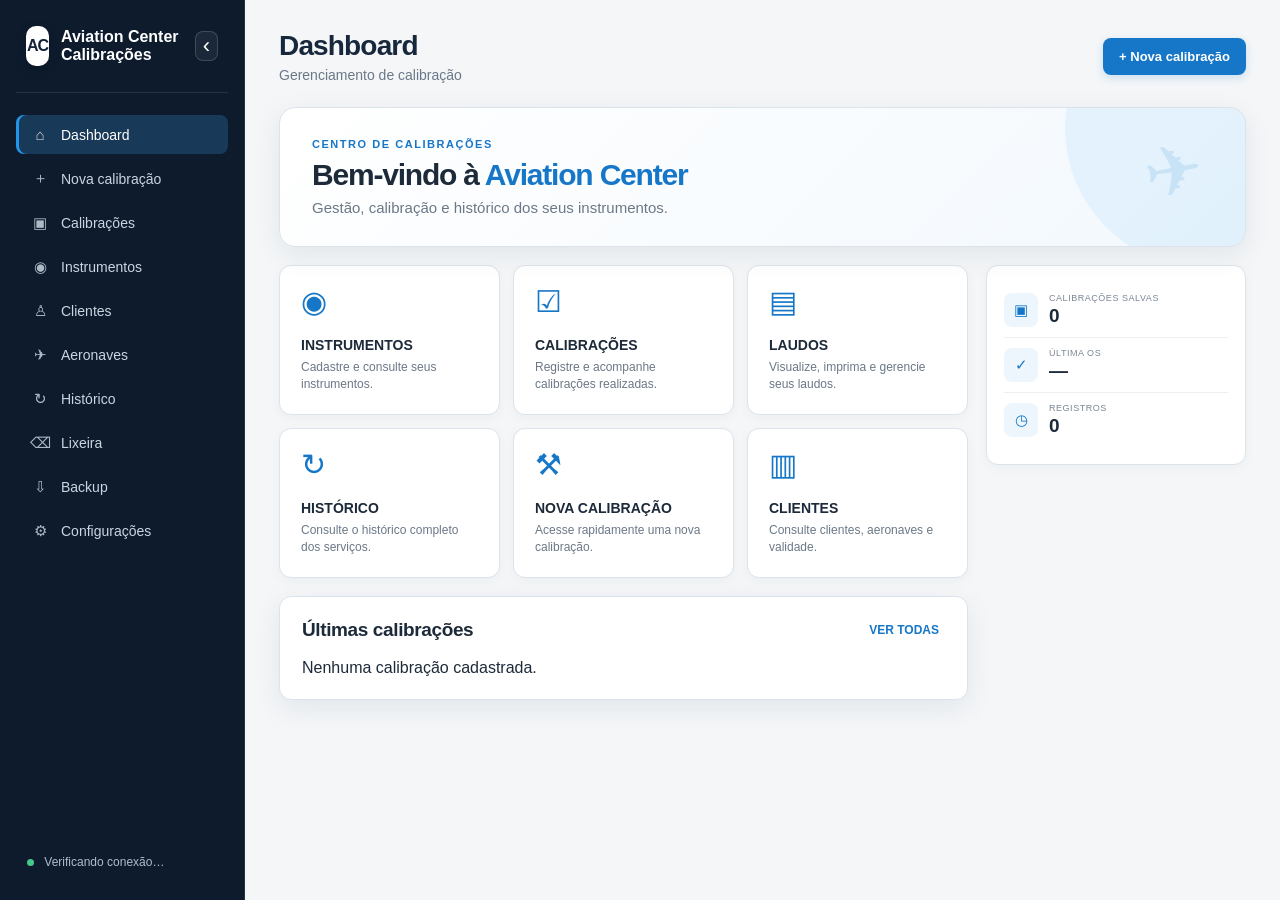
==== commit 8c5999ce: "Add files via upload" ====
--- a/index.html
+++ b/index.html
@@ -16,18 +16,18 @@
 <body>
 <div id="app">
   <aside class="sidebar">
-    <div class="brand"><div class="brand-icon">AC</div><div><b>Aviation Center Calibrações</b></div></div>
+    <div class="brand"><div class="brand-icon">AC</div><div class="brand-text"><b>Aviation Center Calibrações</b></div><button id="sidebarToggle" class="sidebar-toggle" type="button" aria-label="Recolher menu" title="Recolher menu">‹</button></div>
     <nav>
-      <button data-view="dashboard" class="nav active">Dashboard</button>
-      <button data-view="session" class="nav">Nova calibração</button>
-      <button data-view="sessions" class="nav">Calibrações</button>
-      <button data-view="instruments" class="nav">Instrumentos</button>
-      <button data-view="clients" class="nav">Clientes</button>
-      <button data-view="aircraft" class="nav">Aeronaves</button>
-            <button data-view="history" class="nav">Histórico</button>
-      <button data-view="trash" class="nav">Lixeira</button>
-      <button data-view="backup" class="nav">Backup</button>
-      <button data-view="settings" class="nav">Configurações</button>
+      <button data-view="dashboard" class="nav active" data-icon="⌂"><span class="nav-label">Dashboard</span></button>
+      <button data-view="session" class="nav" data-icon="＋"><span class="nav-label">Nova calibração</span></button>
+      <button data-view="sessions" class="nav" data-icon="▣"><span class="nav-label">Calibrações</span></button>
+      <button data-view="instruments" class="nav" data-icon="◉"><span class="nav-label">Instrumentos</span></button>
+      <button data-view="clients" class="nav" data-icon="♙"><span class="nav-label">Clientes</span></button>
+      <button data-view="aircraft" class="nav" data-icon="✈"><span class="nav-label">Aeronaves</span></button>
+            <button data-view="history" class="nav" data-icon="↻"><span class="nav-label">Histórico</span></button>
+      <button data-view="trash" class="nav" data-icon="⌫"><span class="nav-label">Lixeira</span></button>
+      <button data-view="backup" class="nav" data-icon="⇩"><span class="nav-label">Backup</span></button>
+      <button data-view="settings" class="nav" data-icon="⚙"><span class="nav-label">Configurações</span></button>
     </nav>
     <div class="offline" id="networkStatus"><span></span> Verificando conexão…</div>
   </aside>
--- a/style.css
+++ b/style.css
@@ -7,7 +7,7 @@
 .sidebar{position:fixed;left:0;top:0;bottom:0;width:245px;background:var(--navy2);color:#fff;padding:24px 16px 18px;display:flex;flex-direction:column;z-index:20;border-right:1px solid #20344b}
 .brand{display:flex;align-items:center;gap:12px;padding:2px 10px 26px;border-bottom:1px solid rgba(255,255,255,.1)}
 .brand-icon{width:40px;height:40px;border-radius:10px;background:#fff;color:var(--navy);display:grid;place-items:center;font-weight:800;letter-spacing:-1px;box-shadow:0 4px 12px rgba(0,0,0,.18)}
-.brand b{font-size:16px;line-height:1.15;display:block}.sidebar nav{display:flex;flex-direction:column;gap:4px;margin-top:22px}.nav{border:0;background:transparent;color:#cbd5e1;text-align:left;padding:11px 13px;border-radius:8px;font-size:14px;transition:.15s}.nav:hover{background:#182d45;color:#fff}.nav.active{background:#eaf4fd;color:#fff;box-shadow:inset 3px 0 0 var(--blue2);color:#fff;background:#193958}.offline{margin-top:auto;padding:12px 11px;font-size:12px;line-height:1.35;color:#aebccc}.offline span{display:inline-block;width:7px;height:7px;border-radius:50%;background:#42c889;margin-right:7px}
+.brand b{font-size:16px;line-height:1.15;display:block}.brand{position:relative}.sidebar-toggle{margin-left:auto;width:30px;height:30px;border:1px solid rgba(255,255,255,.16);border-radius:8px;background:rgba(255,255,255,.06);color:#fff;font-size:22px;line-height:1;display:grid;place-items:center}.sidebar-toggle:hover{background:rgba(255,255,255,.12)}.sidebar nav{display:flex;flex-direction:column;gap:4px;margin-top:22px}.nav{border:0;background:transparent;color:#cbd5e1;text-align:left;display:flex;align-items:center;gap:10px;padding:11px 13px;border-radius:8px;font-size:14px;transition:.15s}.nav:hover{background:#182d45;color:#fff}.nav.active{background:#eaf4fd;color:#fff;box-shadow:inset 3px 0 0 var(--blue2);color:#fff;background:#193958}.nav::before{content:attr(data-icon);width:22px;text-align:center;font-size:15px;opacity:.85;flex:0 0 22px}.offline{margin-top:auto;padding:12px 11px;font-size:12px;line-height:1.35;color:#aebccc}.offline span{display:inline-block;width:7px;height:7px;border-radius:50%;background:#42c889;margin-right:7px}
 .main{margin-left:245px;flex:1;height:100vh;overflow:auto;padding:30px 34px 48px}.topbar{display:flex;justify-content:space-between;align-items:center;gap:20px;margin-bottom:24px}.topbar h1{margin:0;font-size:28px;letter-spacing:-.03em;color:#17283c}.topbar p{margin:5px 0 0;color:var(--muted);font-size:14px}.primary,.secondary{border:1px solid transparent;border-radius:8px;padding:10px 15px;font-weight:700;font-size:13px;transition:.15s}.primary{background:var(--blue);color:#fff;box-shadow:0 3px 8px rgba(22,119,200,.18)}.primary:hover{background:#1268ad}.secondary{background:#fff;border-color:#cfd8e2;color:#344354}.secondary:hover{background:#f5f7fa}.text-button{border:0;background:transparent;color:var(--blue);font-weight:700;font-size:12px}
 .view{max-width:1240px;margin:0 auto}.panel{background:#fff;border:1px solid var(--line);border-radius:var(--radius);box-shadow:var(--shadow);padding:22px;margin-bottom:18px}.panel-head{display:flex;justify-content:space-between;align-items:center;gap:14px;margin-bottom:18px}.panel-head h2{margin:0;font-size:19px;letter-spacing:-.02em}.pill{font-size:12px;padding:5px 9px;border-radius:999px;background:#edf5fc;color:#23669b;border:1px solid #d4e8f8;white-space:nowrap}
 .dashboard-hero{background:linear-gradient(135deg,#fff 0%,#f2f8fd 100%);border:1px solid var(--line);border-radius:16px;padding:30px 32px;margin-bottom:18px;position:relative;overflow:hidden;box-shadow:var(--shadow)}.dashboard-hero:after{content:"";position:absolute;width:280px;height:280px;border-radius:50%;right:-100px;top:-120px;background:rgba(33,150,232,.08)}.hero-copy{position:relative;z-index:2}.eyebrow{font-size:11px;letter-spacing:.14em;color:var(--blue);font-weight:800;margin-bottom:8px}.hero-copy h2{font-size:30px;margin:0 0 7px;letter-spacing:-.04em}.hero-copy h2 span{color:var(--blue)}.hero-copy p{margin:0;color:var(--muted);font-size:15px}.hero-mark{position:absolute;right:42px;top:22px;font-size:70px;color:#9dc8e6;opacity:.32;transform:rotate(-10deg)}
@@ -16,6 +16,6 @@
 .report-selection{margin-top:18px;padding:16px;border:1px solid var(--line);border-radius:10px;background:#fafbfc}.selection-title{font-weight:800;margin-bottom:11px}.selection-grid{display:grid;grid-template-columns:repeat(2,1fr);gap:10px}.selection-grid label{display:flex;align-items:center;gap:8px;font-size:13px;font-weight:600}.selection-grid input{width:auto!important;margin:0!important;accent-color:var(--blue)}.hint{color:var(--muted);font-size:13px;line-height:1.45}.actions{display:flex;gap:9px;margin-top:18px;flex-wrap:wrap}.actions.bottom{border-top:1px solid #edf0f3;padding-top:18px}.tabs{display:flex;gap:4px;border-bottom:1px solid var(--line);margin:-22px -22px 20px;padding:0 18px;overflow:auto}.tabs>div{display:flex;gap:4px}.tab-wrap{display:flex;align-items:center;border-bottom:3px solid transparent}.tab-wrap:has(.tab.active){border-bottom-color:var(--blue)}.tab{border:0;background:transparent;color:#657486;padding:13px 12px;white-space:nowrap}.tab.active{color:var(--blue);font-weight:800}.tab-delete{border:0;background:transparent;color:#9aa6b2;width:22px;height:32px;cursor:pointer;font-size:17px}.tab-delete:hover{color:var(--red)}
 .report h2{font-size:21px;margin:4px 0 18px;letter-spacing:-.02em}.report h3{font-size:14px;margin:20px 0 9px;color:#26384a}.table-wrap{overflow:auto;border:1px solid var(--line);border-radius:9px}.data-table{border-collapse:collapse;width:100%;min-width:700px;font-size:12px}.data-table th,.data-table td{border-bottom:1px solid #e7ebef;padding:8px;text-align:center}.data-table th{background:#f5f7f9;font-weight:800;color:#465566}.data-table td:first-child,.data-table th:first-child{text-align:left}.data-table input{width:100%;min-width:80px;padding:7px;border:1px solid #cfd8e2;border-radius:6px;background:#fff;color:var(--text)}.cell-green{background:#eff9f3!important;border-color:#9fd6b6!important}.cell-yellow{background:#fff9e8!important;border-color:#e6ca72!important}.cell-red{background:#fff0f0!important;border-color:#e0a2a2!important}.two-cols{display:grid;grid-template-columns:1fr 1fr;gap:18px}.field-grid{display:grid;grid-template-columns:repeat(2,1fr);gap:12px}.field.full{grid-column:1/-1}.field textarea{min-height:80px;resize:vertical}.final-observation{margin-top:28px;padding-top:20px;border-top:1px solid var(--line)}.final-observation label{display:block;color:#344456;font-size:13px;font-weight:800}.final-observation textarea{display:block;width:100%;margin-top:8px;min-height:145px;resize:vertical;border:1px solid #cfd8e2;border-radius:10px;padding:12px;background:#fff;color:var(--text);outline:none}.final-observation textarea:focus{border-color:#6aaee0;box-shadow:0 0 0 3px rgba(33,150,232,.1)}
 .session-list{border:1px solid var(--line);border-radius:9px;overflow:hidden;background:#fff}.session-row{display:grid;grid-template-columns:1fr auto;gap:15px;padding:15px 16px;border-bottom:1px solid #edf0f3;align-items:center}.session-row:last-child{border-bottom:0}.session-row:hover{background:#fafcfe}.session-row b{display:block;font-size:14px}.session-row small{color:var(--muted)}.status-open{color:var(--yellow)}.status-done{color:var(--green)}.status-expired{color:var(--red)}.status-warning{color:var(--yellow)}.backup-actions{display:flex;gap:10px;flex-wrap:wrap;margin:20px 0}.filebtn{display:inline-block;cursor:pointer}.filebtn input{display:none}.notice{background:#f1f8fd;border:1px solid #cfe6f7;padding:13px;border-radius:8px;color:#2c668f;font-size:13px}.settings-grid{display:grid;grid-template-columns:repeat(3,1fr);gap:14px}.setting-card{border:1px solid var(--line);border-radius:9px;padding:16px;background:#fff}.setting-card b{display:block;margin-bottom:7px}.setting-card span{display:block;color:var(--muted);font-size:13px;line-height:1.45}.report-delete-bar{display:flex;justify-content:flex-end;margin:-4px 0 12px}.report-delete-bar button{border:1px solid #e2b2b2;border-radius:8px;padding:8px 12px;background:#fff;color:#b33b3b;font-weight:700}.report-delete-bar button:hover{background:#fff4f4}.trash-meta{font-size:12px;color:var(--muted)}
-#printRoot{display:none}@page{size:Letter portrait;margin:0}@media print{html,body{background:#fff!important;color:#000!important}body>*:not(#printRoot){display:none!important}#printRoot{display:block!important}.print-page{width:216mm;height:279mm;position:relative;overflow:hidden;page-break-after:always;background:#fff;padding:10mm 10mm 9mm;color:#000;font-family:Arial,Helvetica,sans-serif;font-size:9px}.print-page:last-child{page-break-after:auto}.print-title{text-align:center;font-size:13px;font-weight:700;margin:0 0 6mm}.print-meta{display:grid;grid-template-columns:16mm 1fr 16mm 1fr 16mm 1fr 16mm 1fr;border:1px solid #000;margin-bottom:4mm}.print-meta div{min-height:7mm;padding:1.4mm;border-right:1px solid #000;border-bottom:1px solid #000;overflow:hidden}.print-meta b{white-space:nowrap}.print-meta div:nth-child(8n){border-right:0}.print-meta div:nth-last-child(-n+4){border-bottom:0}.print-table{width:100%;border-collapse:collapse;margin-bottom:3mm;table-layout:fixed}.print-table th,.print-table td{border:1px solid #000;padding:1.5mm;text-align:center;vertical-align:middle}.print-table th{font-weight:700}.print-table .left{text-align:left}.print-section{font-weight:700;text-align:center;border:1px solid #000;border-bottom:0;padding:1.5mm;margin-top:3mm}.print-grid2{display:grid;grid-template-columns:1fr 1fr;gap:3mm}.print-note{margin-top:3mm}.print-observation{margin-top:4mm;border:1px solid #000;padding:2mm;min-height:12mm}.print-observation b{display:block;margin-bottom:1.5mm}.print-left{width:128mm}.sig{position:absolute;bottom:8mm;left:10mm;right:10mm;display:grid;grid-template-columns:1fr 1fr;gap:20mm}.sig div{text-align:center;border-top:1px solid #000;padding-top:2mm}}
+body.sidebar-collapsed .sidebar{width:78px;padding-left:10px;padding-right:10px}body.sidebar-collapsed .main{margin-left:78px}body.sidebar-collapsed .brand{justify-content:center;padding-left:0;padding-right:0}.sidebar-collapsed .brand-text{display:none}.sidebar-collapsed .sidebar-toggle{position:absolute;right:-14px;top:30px;background:#fff;color:var(--navy);border-color:#cfd8e2;box-shadow:0 4px 10px rgba(20,40,60,.15)}.sidebar-collapsed .nav{justify-content:center;padding-left:8px;padding-right:8px}.sidebar-collapsed .nav-label{display:none}.sidebar-collapsed .offline{font-size:0;text-align:center;padding-left:0;padding-right:0}.sidebar-collapsed .offline span{margin-right:0}.sidebar-collapsed .offline:after{content:'ONLINE';display:block;font-size:8px;margin-top:4px;color:#9fb0c2}.aircraft-card{border:1px solid var(--line);border-radius:10px;background:#fff;margin-bottom:12px;overflow:hidden}.aircraft-head{display:flex;justify-content:space-between;gap:14px;align-items:center;padding:15px 16px;background:#fbfcfd;border-bottom:1px solid #edf0f3}.aircraft-head b{font-size:16px}.aircraft-head small,.aircraft-history-row small{display:block;color:var(--muted);margin-top:4px}.aircraft-history-row{display:flex;justify-content:space-between;align-items:center;gap:15px;padding:13px 16px;border-bottom:1px solid #edf0f3}.aircraft-history-row:last-child{border-bottom:0}.actions-inline{display:flex;gap:8px;flex-wrap:wrap;justify-content:flex-end}.print-small{border:1px solid #1677c8;border-radius:8px;padding:9px 12px;background:#fff;color:#1677c8;font-weight:700;font-size:12px}.print-small:hover{background:#f1f8fd}#printRoot{display:none}@page{size:Letter portrait;margin:0}@media print{html,body{background:#fff!important;color:#000!important}body>*:not(#printRoot){display:none!important}#printRoot{display:block!important}.print-page{width:216mm;height:279mm;position:relative;overflow:hidden;page-break-after:always;background:#fff;padding:10mm 10mm 9mm;color:#000;font-family:Arial,Helvetica,sans-serif;font-size:9px}.print-page:last-child{page-break-after:auto}.print-title{text-align:center;font-size:13px;font-weight:700;margin:0 0 6mm}.print-meta{display:grid;grid-template-columns:16mm 1fr 16mm 1fr 16mm 1fr 16mm 1fr;border:1px solid #000;margin-bottom:4mm}.print-meta div{min-height:7mm;padding:1.4mm;border-right:1px solid #000;border-bottom:1px solid #000;overflow:hidden}.print-meta b{white-space:nowrap}.print-meta div:nth-child(8n){border-right:0}.print-meta div:nth-last-child(-n+4){border-bottom:0}.print-table{width:100%;border-collapse:collapse;margin-bottom:3mm;table-layout:fixed}.print-table th,.print-table td{border:1px solid #000;padding:1.5mm;text-align:center;vertical-align:middle}.print-table th{font-weight:700}.print-table .left{text-align:left}.print-section{font-weight:700;text-align:center;border:1px solid #000;border-bottom:0;padding:1.5mm;margin-top:3mm}.print-grid2{display:grid;grid-template-columns:1fr 1fr;gap:3mm}.print-note{margin-top:3mm}.print-observation{margin-top:4mm;border:1px solid #000;padding:2mm;min-height:12mm}.print-observation b{display:block;margin-bottom:1.5mm}.print-left{width:128mm}.sig{position:absolute;bottom:8mm;left:10mm;right:10mm;display:grid;grid-template-columns:1fr 1fr;gap:20mm}.sig div{text-align:center;border-top:1px solid #000;padding-top:2mm}}
 @media(max-width:1050px){.dashboard-layout{grid-template-columns:1fr}.dashboard-side{display:grid;grid-template-columns:1fr 1fr}.feature-grid{grid-template-columns:repeat(2,1fr)}.grid{grid-template-columns:repeat(2,1fr)}.settings-grid{grid-template-columns:1fr 1fr}}
-@media(max-width:700px){body{overflow:auto}.sidebar{position:static;width:100%;height:auto;padding:14px}.brand{padding-bottom:14px}.sidebar nav{display:grid;grid-template-columns:repeat(2,1fr);gap:4px;margin-top:14px}.offline{display:none}.main{margin-left:0;height:auto;overflow:visible;padding:15px}.topbar{align-items:flex-start}.topbar h1{font-size:23px}.dashboard-hero{padding:23px;min-height:145px}.hero-copy h2{font-size:24px}.hero-mark{right:20px}.feature-grid,.dashboard-side,.grid,.two-cols,.field-grid,.selection-grid{grid-template-columns:1fr}.panel{padding:16px}.tabs{margin:-16px -16px 18px;padding:0 10px}.session-row{grid-template-columns:1fr}.dashboard-side{display:grid}.dashboard-side .status-card{min-width:0}}
+@media(max-width:700px){body{overflow:auto}body.sidebar-collapsed .sidebar{width:100%;padding:14px}.sidebar-collapsed .brand-text{display:block}.sidebar-collapsed .nav-label{display:inline}.sidebar-collapsed .nav{justify-content:flex-start}.sidebar-collapsed .sidebar-toggle{position:static;background:rgba(255,255,255,.06);color:#fff;border-color:rgba(255,255,255,.16);box-shadow:none}.sidebar-collapsed .offline{font-size:12px;text-align:left}.sidebar-collapsed .offline:after{display:none}.sidebar-collapsed .offline span{margin-right:7px}.sidebar{position:static;width:100%;height:auto;padding:14px}.brand{padding-bottom:14px}.sidebar nav{display:grid;grid-template-columns:repeat(2,1fr);gap:4px;margin-top:14px}.offline{display:none}.main{margin-left:0;height:auto;overflow:visible;padding:15px}.topbar{align-items:flex-start}.topbar h1{font-size:23px}.dashboard-hero{padding:23px;min-height:145px}.hero-copy h2{font-size:24px}.hero-mark{right:20px}.feature-grid,.dashboard-side,.grid,.two-cols,.field-grid,.selection-grid{grid-template-columns:1fr}.panel{padding:16px}.tabs{margin:-16px -16px 18px;padding:0 10px}.session-row{grid-template-columns:1fr}.dashboard-side{display:grid}.dashboard-side .status-card{min-width:0}}
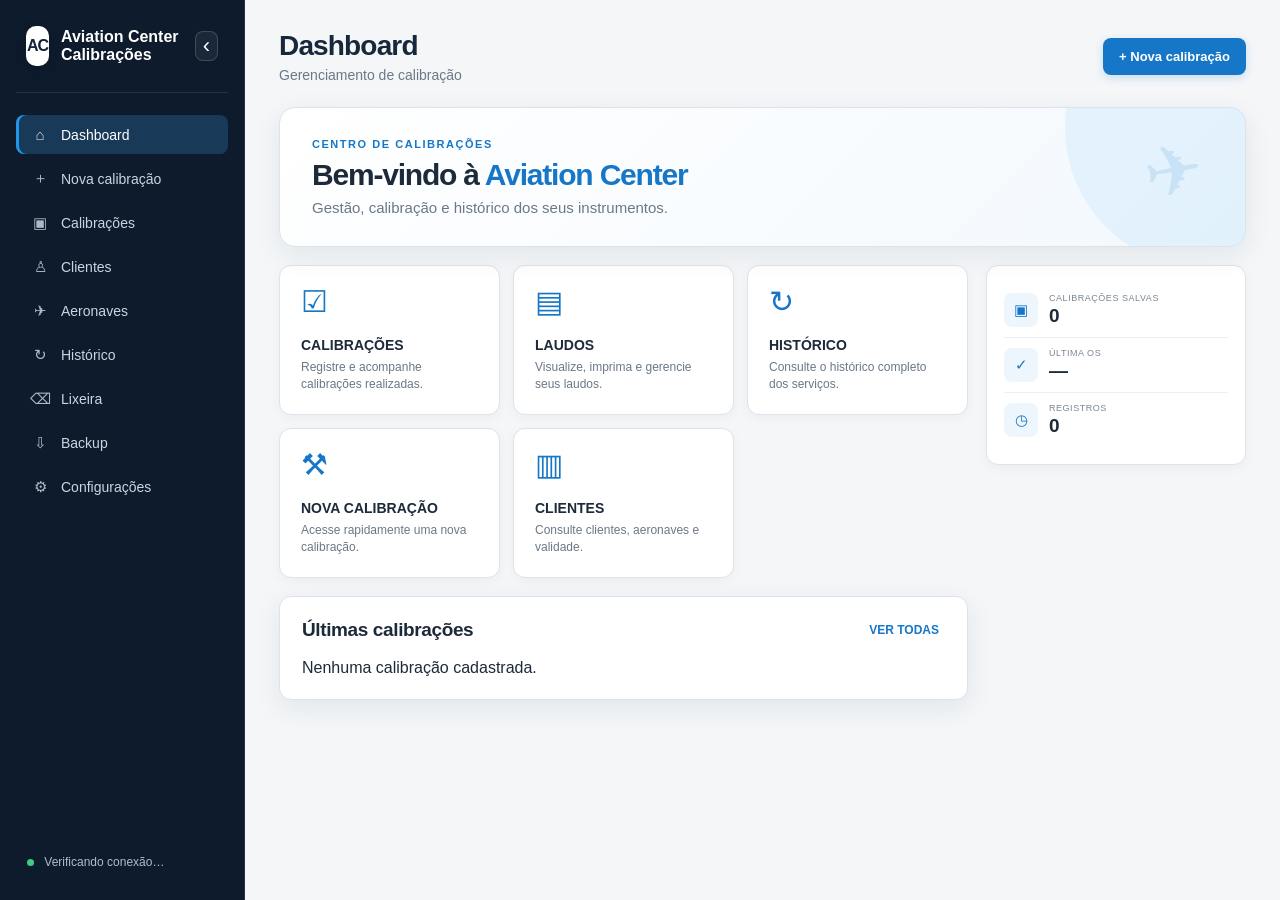
==== commit d360248c: "Add files via upload" ====
--- a/index.html
+++ b/index.html
@@ -21,7 +21,6 @@
       <button data-view="dashboard" class="nav active" data-icon="⌂"><span class="nav-label">Dashboard</span></button>
       <button data-view="session" class="nav" data-icon="＋"><span class="nav-label">Nova calibração</span></button>
       <button data-view="sessions" class="nav" data-icon="▣"><span class="nav-label">Calibrações</span></button>
-      <button data-view="instruments" class="nav" data-icon="◉"><span class="nav-label">Instrumentos</span></button>
       <button data-view="clients" class="nav" data-icon="♙"><span class="nav-label">Clientes</span></button>
       <button data-view="aircraft" class="nav" data-icon="✈"><span class="nav-label">Aeronaves</span></button>
             <button data-view="history" class="nav" data-icon="↻"><span class="nav-label">Histórico</span></button>
@@ -49,7 +48,6 @@
       <div class="dashboard-layout">
         <div class="dashboard-main">
           <div class="feature-grid">
-            <button class="feature-card" data-feature-view="instruments"><span class="feature-icon">◉</span><strong>INSTRUMENTOS</strong><small>Cadastre e consulte seus instrumentos.</small></button>
             <button class="feature-card" data-feature-view="sessions"><span class="feature-icon">☑</span><strong>CALIBRAÇÕES</strong><small>Registre e acompanhe calibrações realizadas.</small></button>
             <button class="feature-card" data-feature-view="sessions"><span class="feature-icon">▤</span><strong>LAUDOS</strong><small>Visualize, imprima e gerencie seus laudos.</small></button>
             <button class="feature-card" data-feature-view="history"><span class="feature-icon">↻</span><strong>HISTÓRICO</strong><small>Consulte o histórico completo dos serviços.</small></button>
@@ -72,7 +70,7 @@
     </section>
 
     <section id="view-session" class="view hidden">
-      <div class="panel">
+      <div class="panel registration-panel">
         <div class="panel-head"><h2 id="sessionTitle">Nova calibração</h2><span class="pill" id="sessionStatus">Nova</span></div>
         <div class="grid">
           <label>OS<input id="os" autocomplete="off"></label>
@@ -99,7 +97,7 @@
         <div class="actions"><button class="primary" id="saveCalibration">Salvar calibração</button></div>
       </div>
 
-      <div class="panel">
+      <div id="reportEditorPanel" class="panel report-editor-panel hidden">
         <div class="tabs">
           <div id="reportTabs"></div>
         </div>
@@ -152,10 +150,6 @@
     </section>
 
 
-    <section id="view-instruments" class="view hidden">
-      <div class="panel"><div class="panel-head"><h2>Instrumentos</h2></div><p class="hint">Instrumentos identificados a partir das calibrações salvas neste dispositivo.</p><div id="instrumentsList" class="session-list"></div></div>
-    </section>
-
     <section id="view-clients" class="view hidden">
       <div class="panel"><div class="panel-head"><h2>Clientes</h2></div><p class="hint">Visão consolidada dos clientes e das aeronaves registradas nas calibrações.</p><div id="clientsList" class="session-list"></div></div>
     </section>
@@ -183,12 +177,32 @@
         <div class="notice">O sistema não depende do Google Sheets para salvar ou imprimir. A impressão usa um modelo próprio de 4 páginas.</div>
       </div>
     </section>
+
+    <section id="view-settings" class="view hidden">
+      <div class="panel">
+        <div class="panel-head"><h2>Backend e sincronização</h2><span class="pill" id="backendBadge">Local</span></div>
+        <p class="hint">O trabalho continua offline. Quando o backend estiver configurado e você entrar com a mesma conta em outro aparelho, as calibrações poderão ser sincronizadas.</p>
+        <div class="backend-card">
+          <div class="backend-status" id="backendStatus">Backend não configurado.</div>
+          <div class="field-grid backend-grid">
+            <div class="field full"><label>E-mail<input id="backendEmail" type="email" autocomplete="username" placeholder="seu@email.com"></label></div>
+            <div class="field"><label>Senha<input id="backendPassword" type="password" autocomplete="current-password" placeholder="••••••••"></label></div>
+            <div class="field"><label>Confirmar senha (cadastro)<input id="backendPassword2" type="password" autocomplete="new-password" placeholder="••••••••"></label></div>
+          </div>
+          <div class="actions"><button class="primary" id="backendLogin">Entrar e sincronizar</button><button class="secondary" id="backendSignup">Criar conta</button><button class="secondary hidden" id="backendLogout">Sair</button><button class="ghost" id="backendSync">Sincronizar agora</button></div>
+          <p class="hint" id="backendMessage"></p>
+        </div>
+        <div class="notice">A chave pública do Supabase pode ficar no aplicativo. Nunca coloque uma chave <b>service_role</b> aqui. O banco usa regras de segurança para limitar os dados à conta autenticada.</div>
+      </div>
+    </section>
   </main>
 </div>
 
 <div id="printRoot" aria-hidden="true"></div>
 <script>document.addEventListener("click",e=>{const b=e.target.closest("[data-feature-view]");if(b&&window.showView)showView(b.dataset.featureView)});</script>
 <script src="pdf.js"></script>
+<script src="backend-config.js"></script>
+<script src="backend.js"></script>
 <script src="app.js"></script>
 <script>
 if ("serviceWorker" in navigator && (location.protocol === "https:" || location.hostname === "localhost")) {
--- a/style.css
+++ b/style.css
@@ -19,3 +19,6 @@
 body.sidebar-collapsed .sidebar{width:78px;padding-left:10px;padding-right:10px}body.sidebar-collapsed .main{margin-left:78px}body.sidebar-collapsed .brand{justify-content:center;padding-left:0;padding-right:0}.sidebar-collapsed .brand-text{display:none}.sidebar-collapsed .sidebar-toggle{position:absolute;right:-14px;top:30px;background:#fff;color:var(--navy);border-color:#cfd8e2;box-shadow:0 4px 10px rgba(20,40,60,.15)}.sidebar-collapsed .nav{justify-content:center;padding-left:8px;padding-right:8px}.sidebar-collapsed .nav-label{display:none}.sidebar-collapsed .offline{font-size:0;text-align:center;padding-left:0;padding-right:0}.sidebar-collapsed .offline span{margin-right:0}.sidebar-collapsed .offline:after{content:'ONLINE';display:block;font-size:8px;margin-top:4px;color:#9fb0c2}.aircraft-card{border:1px solid var(--line);border-radius:10px;background:#fff;margin-bottom:12px;overflow:hidden}.aircraft-head{display:flex;justify-content:space-between;gap:14px;align-items:center;padding:15px 16px;background:#fbfcfd;border-bottom:1px solid #edf0f3}.aircraft-head b{font-size:16px}.aircraft-head small,.aircraft-history-row small{display:block;color:var(--muted);margin-top:4px}.aircraft-history-row{display:flex;justify-content:space-between;align-items:center;gap:15px;padding:13px 16px;border-bottom:1px solid #edf0f3}.aircraft-history-row:last-child{border-bottom:0}.actions-inline{display:flex;gap:8px;flex-wrap:wrap;justify-content:flex-end}.print-small{border:1px solid #1677c8;border-radius:8px;padding:9px 12px;background:#fff;color:#1677c8;font-weight:700;font-size:12px}.print-small:hover{background:#f1f8fd}#printRoot{display:none}@page{size:Letter portrait;margin:0}@media print{html,body{background:#fff!important;color:#000!important}body>*:not(#printRoot){display:none!important}#printRoot{display:block!important}.print-page{width:216mm;height:279mm;position:relative;overflow:hidden;page-break-after:always;background:#fff;padding:10mm 10mm 9mm;color:#000;font-family:Arial,Helvetica,sans-serif;font-size:9px}.print-page:last-child{page-break-after:auto}.print-title{text-align:center;font-size:13px;font-weight:700;margin:0 0 6mm}.print-meta{display:grid;grid-template-columns:16mm 1fr 16mm 1fr 16mm 1fr 16mm 1fr;border:1px solid #000;margin-bottom:4mm}.print-meta div{min-height:7mm;padding:1.4mm;border-right:1px solid #000;border-bottom:1px solid #000;overflow:hidden}.print-meta b{white-space:nowrap}.print-meta div:nth-child(8n){border-right:0}.print-meta div:nth-last-child(-n+4){border-bottom:0}.print-table{width:100%;border-collapse:collapse;margin-bottom:3mm;table-layout:fixed}.print-table th,.print-table td{border:1px solid #000;padding:1.5mm;text-align:center;vertical-align:middle}.print-table th{font-weight:700}.print-table .left{text-align:left}.print-section{font-weight:700;text-align:center;border:1px solid #000;border-bottom:0;padding:1.5mm;margin-top:3mm}.print-grid2{display:grid;grid-template-columns:1fr 1fr;gap:3mm}.print-note{margin-top:3mm}.print-observation{margin-top:4mm;border:1px solid #000;padding:2mm;min-height:12mm}.print-observation b{display:block;margin-bottom:1.5mm}.print-left{width:128mm}.sig{position:absolute;bottom:8mm;left:10mm;right:10mm;display:grid;grid-template-columns:1fr 1fr;gap:20mm}.sig div{text-align:center;border-top:1px solid #000;padding-top:2mm}}
 @media(max-width:1050px){.dashboard-layout{grid-template-columns:1fr}.dashboard-side{display:grid;grid-template-columns:1fr 1fr}.feature-grid{grid-template-columns:repeat(2,1fr)}.grid{grid-template-columns:repeat(2,1fr)}.settings-grid{grid-template-columns:1fr 1fr}}
 @media(max-width:700px){body{overflow:auto}body.sidebar-collapsed .sidebar{width:100%;padding:14px}.sidebar-collapsed .brand-text{display:block}.sidebar-collapsed .nav-label{display:inline}.sidebar-collapsed .nav{justify-content:flex-start}.sidebar-collapsed .sidebar-toggle{position:static;background:rgba(255,255,255,.06);color:#fff;border-color:rgba(255,255,255,.16);box-shadow:none}.sidebar-collapsed .offline{font-size:12px;text-align:left}.sidebar-collapsed .offline:after{display:none}.sidebar-collapsed .offline span{margin-right:7px}.sidebar{position:static;width:100%;height:auto;padding:14px}.brand{padding-bottom:14px}.sidebar nav{display:grid;grid-template-columns:repeat(2,1fr);gap:4px;margin-top:14px}.offline{display:none}.main{margin-left:0;height:auto;overflow:visible;padding:15px}.topbar{align-items:flex-start}.topbar h1{font-size:23px}.dashboard-hero{padding:23px;min-height:145px}.hero-copy h2{font-size:24px}.hero-mark{right:20px}.feature-grid,.dashboard-side,.grid,.two-cols,.field-grid,.selection-grid{grid-template-columns:1fr}.panel{padding:16px}.tabs{margin:-16px -16px 18px;padding:0 10px}.session-row{grid-template-columns:1fr}.dashboard-side{display:grid}.dashboard-side .status-card{min-width:0}}
+
+/* v1.9 — fluxo de cadastro separado dos laudos */
+.registration-panel{margin-bottom:0}.report-editor-panel{margin-top:18px}.report-editor-panel.hidden{display:none}.backend-card{border:1px solid var(--line);border-radius:10px;padding:16px;background:#fafbfc;margin-top:16px}.backend-status{font-weight:800;color:#34485d;margin-bottom:12px}.backend-ok{background:#eaf8ef!important;color:#237443!important;border-color:#bde4c9!important}.backend-grid{margin-top:4px}.backend-card .actions{margin-top:14px}.backend-card input{box-sizing:border-box}
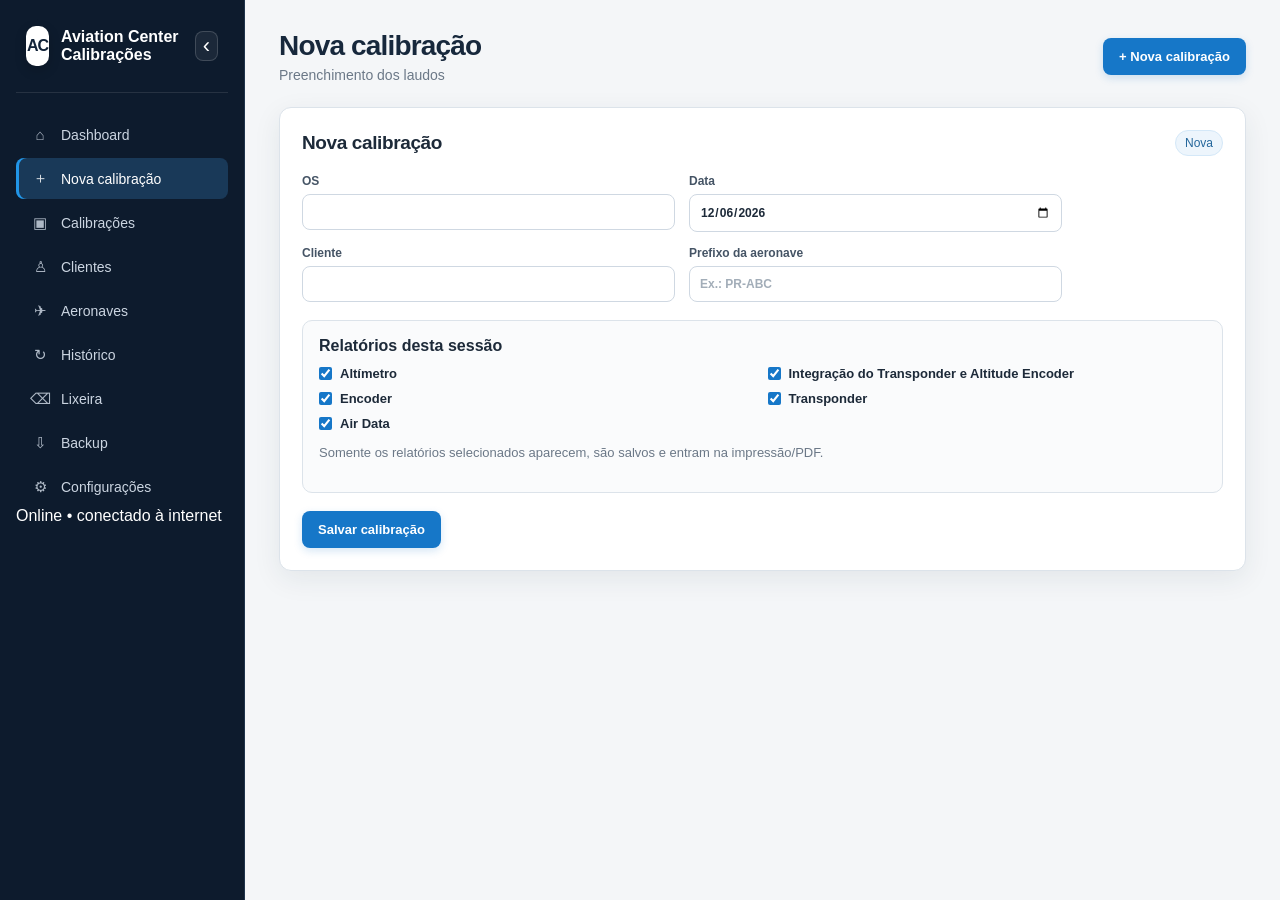
==== commit 5d2feb81: "Add files via upload" ====
--- a/index.html
+++ b/index.html
@@ -12,6 +12,82 @@
 <link rel="manifest" href="manifest.json">
 <title>Aviation Center Calibrações</title>
 <link rel="stylesheet" href="style.css">
+<style>
+/* ACS TRANSPONDER TABLE LAYOUT */
+.acs-transponder-table-section{
+  width:100%;
+  margin:18px 0 22px;
+  border:1px solid #cfd5dc;
+  border-radius:8px;
+  overflow:hidden;
+  background:#fff;
+}
+.acs-transponder-table-section > .acs-transponder-section-title{
+  margin:0;
+  padding:10px 12px;
+  background:#eef1f4;
+  border-bottom:1px solid #cfd5dc;
+  font-weight:700;
+  font-size:13px;
+  line-height:1.25;
+}
+.acs-transponder-table{
+  width:100%;
+  border-collapse:collapse;
+  table-layout:fixed;
+}
+.acs-transponder-table th,
+.acs-transponder-table td{
+  border:1px solid #d8dde3;
+  padding:7px 8px;
+  vertical-align:middle;
+  font-size:12px;
+}
+.acs-transponder-table th{
+  background:#f7f8fa;
+  font-weight:700;
+  text-align:center;
+}
+.acs-transponder-table td:first-child{
+  text-align:left;
+}
+.acs-transponder-table input,
+.acs-transponder-table select,
+.acs-transponder-table textarea{
+  width:100%;
+  box-sizing:border-box;
+  margin:0;
+}
+.acs-transponder-table .acs-result-cell{
+  text-align:center;
+  white-space:nowrap;
+}
+@media (max-width:760px){
+  .acs-transponder-table{
+    min-width:720px;
+  }
+  .acs-transponder-table-section{
+    overflow-x:auto;
+  }
+}
+@media print{
+  .acs-transponder-table-section{
+    break-inside:avoid;
+    page-break-inside:avoid;
+    border-radius:0;
+    margin:10px 0 14px;
+  }
+  .acs-transponder-table-section > .acs-transponder-section-title{
+    break-after:avoid;
+    page-break-after:avoid;
+  }
+  .acs-transponder-table th,
+  .acs-transponder-table td{
+    font-size:10px;
+    padding:5px 6px;
+  }
+}
+</style>
 </head>
 <body>
 <div id="app">
@@ -72,16 +148,11 @@
     <section id="view-session" class="view hidden">
       <div class="panel registration-panel">
         <div class="panel-head"><h2 id="sessionTitle">Nova calibração</h2><span class="pill" id="sessionStatus">Nova</span></div>
-        <div class="grid">
-          <label>OS<input id="os" autocomplete="off"></label>
-          <label>Data<input id="data" type="date"></label>
-          <label>Cliente<input id="cliente"></label>
-          <label>Validade<input id="validade" value="2 anos" readonly></label>
-          <label>Fabricante<input id="fabricante"></label>
-          <label>P/N<input id="pn"></label>
-          <label>S/N<input id="sn"></label>
-          <label>Prefixo<input id="prefixo"></label>
-          <label>Técnico responsável<input id="tecnico"></label>
+        <div class="grid registration-grid">
+          <label>OS<input id="os" inputmode="numeric" autocomplete="off"></label>
+          <label>Data<input id="data" autocomplete="off" type="date"></label>
+          <label>Cliente<input id="cliente" inputmode="text" autocomplete="off"></label>
+          <label>Prefixo da aeronave<input id="prefixo" inputmode="text" autocomplete="off" placeholder="Ex.: PR-ABC"></label>
         </div>
         <div class="report-selection">
           <div class="selection-title">Relatórios desta sessão</div>
@@ -104,6 +175,7 @@
 
         <div id="report-altimetro" class="report">
           <h2>Laudo Técnico do Altímetro</h2>
+          <div id="meta-altimetro" class="report-instrument-meta"></div>
           <h3>Teste de atrito — pressão decrescente</h3>
           <div id="frictionTable"></div>
           <h3>Erro de escala — pressão decrescente</h3>
@@ -118,23 +190,27 @@
 
         <div id="report-integracao" class="report hidden">
           <h2>Laudo Técnico — Integração do Transponder e Altitude Encoder</h2>
+          <div id="meta-integracao" class="report-instrument-meta"></div>
           <p class="hint">Preencha a leitura do altímetro e a leitura transmitida pelo transponder.</p>
           <div id="integrationTable"></div>
         </div>
 
         <div id="report-encoder" class="report hidden">
           <h2>Laudo Técnico do Encoder</h2>
+          <div id="meta-encoder" class="report-instrument-meta"></div>
           <p class="hint">Os pontos nominais seguem o modelo do documento principal. Informe apenas os pontos de transição atuais.</p>
           <div id="encoderTable"></div>
         </div>
 
         <div id="report-transponder" class="report hidden">
           <h2>Laudo Técnico do Transponder</h2>
+          <div id="meta-transponder" class="report-instrument-meta"></div>
           <div id="transponderForm"></div>
         </div>
 
         <div id="report-airdata" class="report hidden">
           <h2>Laudo Técnico do Air Data</h2>
+          <div id="meta-airdata" class="report-instrument-meta"></div>
           <p class="hint">Air Data é 100% manual. Nenhum valor é copiado automaticamente de outro relatório.</p>
           <div id="airdataForm"></div>
         </div>
@@ -198,6 +274,19 @@
   </main>
 </div>
 
+<div id="printChooser" class="print-chooser hidden" aria-hidden="true">
+  <div class="print-chooser-backdrop" data-close-print-chooser></div>
+  <div class="print-chooser-card" role="dialog" aria-modal="true" aria-labelledby="printChooserTitle">
+    <div class="panel-head"><h2 id="printChooserTitle">Escolher laudos para impressão</h2><button class="ghost" type="button" data-close-print-chooser>Fechar</button></div>
+    <p class="hint">Selecione somente os laudos que deseja imprimir. Isso não altera os laudos salvos na calibração.</p>
+    <div id="printChooserList" class="print-chooser-list"></div>
+    <div class="actions">
+      <button class="secondary" type="button" id="printChooserAll">Selecionar todos</button>
+      <button class="ghost" type="button" data-close-print-chooser>Cancelar</button>
+      <button class="primary" type="button" id="printChooserPrint">Imprimir selecionados</button>
+    </div>
+  </div>
+</div>
 <div id="printRoot" aria-hidden="true"></div>
 <script>document.addEventListener("click",e=>{const b=e.target.closest("[data-feature-view]");if(b&&window.showView)showView(b.dataset.featureView)});</script>
 <script src="pdf.js"></script>
--- a/style.css
+++ b/style.css
@@ -16,9 +16,50 @@
 .report-selection{margin-top:18px;padding:16px;border:1px solid var(--line);border-radius:10px;background:#fafbfc}.selection-title{font-weight:800;margin-bottom:11px}.selection-grid{display:grid;grid-template-columns:repeat(2,1fr);gap:10px}.selection-grid label{display:flex;align-items:center;gap:8px;font-size:13px;font-weight:600}.selection-grid input{width:auto!important;margin:0!important;accent-color:var(--blue)}.hint{color:var(--muted);font-size:13px;line-height:1.45}.actions{display:flex;gap:9px;margin-top:18px;flex-wrap:wrap}.actions.bottom{border-top:1px solid #edf0f3;padding-top:18px}.tabs{display:flex;gap:4px;border-bottom:1px solid var(--line);margin:-22px -22px 20px;padding:0 18px;overflow:auto}.tabs>div{display:flex;gap:4px}.tab-wrap{display:flex;align-items:center;border-bottom:3px solid transparent}.tab-wrap:has(.tab.active){border-bottom-color:var(--blue)}.tab{border:0;background:transparent;color:#657486;padding:13px 12px;white-space:nowrap}.tab.active{color:var(--blue);font-weight:800}.tab-delete{border:0;background:transparent;color:#9aa6b2;width:22px;height:32px;cursor:pointer;font-size:17px}.tab-delete:hover{color:var(--red)}
 .report h2{font-size:21px;margin:4px 0 18px;letter-spacing:-.02em}.report h3{font-size:14px;margin:20px 0 9px;color:#26384a}.table-wrap{overflow:auto;border:1px solid var(--line);border-radius:9px}.data-table{border-collapse:collapse;width:100%;min-width:700px;font-size:12px}.data-table th,.data-table td{border-bottom:1px solid #e7ebef;padding:8px;text-align:center}.data-table th{background:#f5f7f9;font-weight:800;color:#465566}.data-table td:first-child,.data-table th:first-child{text-align:left}.data-table input{width:100%;min-width:80px;padding:7px;border:1px solid #cfd8e2;border-radius:6px;background:#fff;color:var(--text)}.cell-green{background:#eff9f3!important;border-color:#9fd6b6!important}.cell-yellow{background:#fff9e8!important;border-color:#e6ca72!important}.cell-red{background:#fff0f0!important;border-color:#e0a2a2!important}.two-cols{display:grid;grid-template-columns:1fr 1fr;gap:18px}.field-grid{display:grid;grid-template-columns:repeat(2,1fr);gap:12px}.field.full{grid-column:1/-1}.field textarea{min-height:80px;resize:vertical}.final-observation{margin-top:28px;padding-top:20px;border-top:1px solid var(--line)}.final-observation label{display:block;color:#344456;font-size:13px;font-weight:800}.final-observation textarea{display:block;width:100%;margin-top:8px;min-height:145px;resize:vertical;border:1px solid #cfd8e2;border-radius:10px;padding:12px;background:#fff;color:var(--text);outline:none}.final-observation textarea:focus{border-color:#6aaee0;box-shadow:0 0 0 3px rgba(33,150,232,.1)}
 .session-list{border:1px solid var(--line);border-radius:9px;overflow:hidden;background:#fff}.session-row{display:grid;grid-template-columns:1fr auto;gap:15px;padding:15px 16px;border-bottom:1px solid #edf0f3;align-items:center}.session-row:last-child{border-bottom:0}.session-row:hover{background:#fafcfe}.session-row b{display:block;font-size:14px}.session-row small{color:var(--muted)}.status-open{color:var(--yellow)}.status-done{color:var(--green)}.status-expired{color:var(--red)}.status-warning{color:var(--yellow)}.backup-actions{display:flex;gap:10px;flex-wrap:wrap;margin:20px 0}.filebtn{display:inline-block;cursor:pointer}.filebtn input{display:none}.notice{background:#f1f8fd;border:1px solid #cfe6f7;padding:13px;border-radius:8px;color:#2c668f;font-size:13px}.settings-grid{display:grid;grid-template-columns:repeat(3,1fr);gap:14px}.setting-card{border:1px solid var(--line);border-radius:9px;padding:16px;background:#fff}.setting-card b{display:block;margin-bottom:7px}.setting-card span{display:block;color:var(--muted);font-size:13px;line-height:1.45}.report-delete-bar{display:flex;justify-content:flex-end;margin:-4px 0 12px}.report-delete-bar button{border:1px solid #e2b2b2;border-radius:8px;padding:8px 12px;background:#fff;color:#b33b3b;font-weight:700}.report-delete-bar button:hover{background:#fff4f4}.trash-meta{font-size:12px;color:var(--muted)}
-body.sidebar-collapsed .sidebar{width:78px;padding-left:10px;padding-right:10px}body.sidebar-collapsed .main{margin-left:78px}body.sidebar-collapsed .brand{justify-content:center;padding-left:0;padding-right:0}.sidebar-collapsed .brand-text{display:none}.sidebar-collapsed .sidebar-toggle{position:absolute;right:-14px;top:30px;background:#fff;color:var(--navy);border-color:#cfd8e2;box-shadow:0 4px 10px rgba(20,40,60,.15)}.sidebar-collapsed .nav{justify-content:center;padding-left:8px;padding-right:8px}.sidebar-collapsed .nav-label{display:none}.sidebar-collapsed .offline{font-size:0;text-align:center;padding-left:0;padding-right:0}.sidebar-collapsed .offline span{margin-right:0}.sidebar-collapsed .offline:after{content:'ONLINE';display:block;font-size:8px;margin-top:4px;color:#9fb0c2}.aircraft-card{border:1px solid var(--line);border-radius:10px;background:#fff;margin-bottom:12px;overflow:hidden}.aircraft-head{display:flex;justify-content:space-between;gap:14px;align-items:center;padding:15px 16px;background:#fbfcfd;border-bottom:1px solid #edf0f3}.aircraft-head b{font-size:16px}.aircraft-head small,.aircraft-history-row small{display:block;color:var(--muted);margin-top:4px}.aircraft-history-row{display:flex;justify-content:space-between;align-items:center;gap:15px;padding:13px 16px;border-bottom:1px solid #edf0f3}.aircraft-history-row:last-child{border-bottom:0}.actions-inline{display:flex;gap:8px;flex-wrap:wrap;justify-content:flex-end}.print-small{border:1px solid #1677c8;border-radius:8px;padding:9px 12px;background:#fff;color:#1677c8;font-weight:700;font-size:12px}.print-small:hover{background:#f1f8fd}#printRoot{display:none}@page{size:Letter portrait;margin:0}@media print{html,body{background:#fff!important;color:#000!important}body>*:not(#printRoot){display:none!important}#printRoot{display:block!important}.print-page{width:216mm;height:279mm;position:relative;overflow:hidden;page-break-after:always;background:#fff;padding:10mm 10mm 9mm;color:#000;font-family:Arial,Helvetica,sans-serif;font-size:9px}.print-page:last-child{page-break-after:auto}.print-title{text-align:center;font-size:13px;font-weight:700;margin:0 0 6mm}.print-meta{display:grid;grid-template-columns:16mm 1fr 16mm 1fr 16mm 1fr 16mm 1fr;border:1px solid #000;margin-bottom:4mm}.print-meta div{min-height:7mm;padding:1.4mm;border-right:1px solid #000;border-bottom:1px solid #000;overflow:hidden}.print-meta b{white-space:nowrap}.print-meta div:nth-child(8n){border-right:0}.print-meta div:nth-last-child(-n+4){border-bottom:0}.print-table{width:100%;border-collapse:collapse;margin-bottom:3mm;table-layout:fixed}.print-table th,.print-table td{border:1px solid #000;padding:1.5mm;text-align:center;vertical-align:middle}.print-table th{font-weight:700}.print-table .left{text-align:left}.print-section{font-weight:700;text-align:center;border:1px solid #000;border-bottom:0;padding:1.5mm;margin-top:3mm}.print-grid2{display:grid;grid-template-columns:1fr 1fr;gap:3mm}.print-note{margin-top:3mm}.print-observation{margin-top:4mm;border:1px solid #000;padding:2mm;min-height:12mm}.print-observation b{display:block;margin-bottom:1.5mm}.print-left{width:128mm}.sig{position:absolute;bottom:8mm;left:10mm;right:10mm;display:grid;grid-template-columns:1fr 1fr;gap:20mm}.sig div{text-align:center;border-top:1px solid #000;padding-top:2mm}}
+body.sidebar-collapsed .sidebar{width:78px;padding-left:10px;padding-right:10px}body.sidebar-collapsed .main{margin-left:78px}body.sidebar-collapsed .brand{justify-content:center;padding-left:0;padding-right:0}.sidebar-collapsed .brand-text{display:none}.sidebar-collapsed .sidebar-toggle{position:absolute;right:-14px;top:30px;background:#fff;color:var(--navy);border-color:#cfd8e2;box-shadow:0 4px 10px rgba(20,40,60,.15)}.sidebar-collapsed .nav{justify-content:center;padding-left:8px;padding-right:8px}.sidebar-collapsed .nav-label{display:none}.sidebar-collapsed .offline{font-size:0;text-align:center;padding-left:0;padding-right:0}.sidebar-collapsed .offline span{margin-right:0}.sidebar-collapsed .offline:after{content:'ONLINE';display:block;font-size:8px;margin-top:4px;color:#9fb0c2}.aircraft-card{border:1px solid var(--line);border-radius:10px;background:#fff;margin-bottom:12px;overflow:hidden}.aircraft-head{display:flex;justify-content:space-between;gap:14px;align-items:center;padding:15px 16px;background:#fbfcfd;border-bottom:1px solid #edf0f3}.aircraft-head b{font-size:16px}.aircraft-head small,.aircraft-history-row small{display:block;color:var(--muted);margin-top:4px}.aircraft-history-row{display:flex;justify-content:space-between;align-items:center;gap:15px;padding:13px 16px;border-bottom:1px solid #edf0f3}.aircraft-history-row:last-child{border-bottom:0}.actions-inline{display:flex;gap:8px;flex-wrap:wrap;justify-content:flex-end}.print-small{border:1px solid #1677c8;border-radius:8px;padding:9px 12px;background:#fff;color:#1677c8;font-weight:700;font-size:12px}.print-small:hover{background:#f1f8fd}#printRoot{display:none}@page{size:Letter portrait;margin:0}
+@media print{
+  html,body{background:#fff!important;color:#000!important}
+  body>*:not(#printRoot){display:none!important}
+  #printRoot{display:block!important}
+  .print-page{width:216mm;height:279mm;box-sizing:border-box;position:relative;overflow:hidden;page-break-after:always;background:#fff;padding:9mm 10mm 12mm;color:#000;font-family:Arial,Helvetica,sans-serif;font-size:9px}
+  .print-page:last-child{page-break-after:auto}
+  .print-title{text-align:center;font-size:13px;font-weight:700;margin:0 0 4mm}
+  .print-meta{display:grid;grid-template-columns:22mm 1fr 22mm 1fr;border:1px solid #000;margin-bottom:4mm;break-inside:avoid}
+  .print-meta div{min-height:7mm;padding:1.4mm;box-sizing:border-box;border-right:1px solid #000;border-bottom:1px solid #000;overflow:hidden;word-break:break-word}
+  .print-meta div:nth-child(4n){border-right:0}
+  .print-meta div:nth-last-child(-n+4){border-bottom:0}
+  .print-table{width:100%;max-width:100%;border-collapse:collapse;margin:0 0 3mm;table-layout:fixed;break-inside:auto}
+  .print-table thead{display:table-header-group}
+  .print-table tr{break-inside:avoid;page-break-inside:avoid}
+  .print-table th,.print-table td{border:1px solid #000;padding:1.35mm;text-align:center;vertical-align:middle;overflow-wrap:anywhere;word-break:break-word}
+  .print-table th{font-weight:700}
+  .print-table .left{text-align:left}
+  .print-section{font-weight:700;text-align:center;border:1px solid #000;border-bottom:0;padding:1.4mm;margin:3mm 0 0;break-after:avoid;page-break-after:avoid;line-height:1.2}
+  .print-grid2{display:grid;grid-template-columns:minmax(0,1fr) minmax(0,1fr);gap:3mm;break-inside:avoid}
+  .print-note{margin-top:3mm;white-space:pre-wrap;overflow-wrap:anywhere}
+  .print-observation{margin-top:4mm;border:1px solid #000;padding:2mm;min-height:12mm;break-inside:avoid}
+  .print-observation b{display:block;margin-bottom:1.5mm}
+  .print-left{width:100%;max-width:100%}
+  .sig{position:absolute;bottom:7mm;left:10mm;right:10mm;display:grid;grid-template-columns:1fr 1fr;gap:20mm}
+  .sig div{text-align:center;border-top:1px solid #000;padding-top:2mm}
+}
+
 @media(max-width:1050px){.dashboard-layout{grid-template-columns:1fr}.dashboard-side{display:grid;grid-template-columns:1fr 1fr}.feature-grid{grid-template-columns:repeat(2,1fr)}.grid{grid-template-columns:repeat(2,1fr)}.settings-grid{grid-template-columns:1fr 1fr}}
 @media(max-width:700px){body{overflow:auto}body.sidebar-collapsed .sidebar{width:100%;padding:14px}.sidebar-collapsed .brand-text{display:block}.sidebar-collapsed .nav-label{display:inline}.sidebar-collapsed .nav{justify-content:flex-start}.sidebar-collapsed .sidebar-toggle{position:static;background:rgba(255,255,255,.06);color:#fff;border-color:rgba(255,255,255,.16);box-shadow:none}.sidebar-collapsed .offline{font-size:12px;text-align:left}.sidebar-collapsed .offline:after{display:none}.sidebar-collapsed .offline span{margin-right:7px}.sidebar{position:static;width:100%;height:auto;padding:14px}.brand{padding-bottom:14px}.sidebar nav{display:grid;grid-template-columns:repeat(2,1fr);gap:4px;margin-top:14px}.offline{display:none}.main{margin-left:0;height:auto;overflow:visible;padding:15px}.topbar{align-items:flex-start}.topbar h1{font-size:23px}.dashboard-hero{padding:23px;min-height:145px}.hero-copy h2{font-size:24px}.hero-mark{right:20px}.feature-grid,.dashboard-side,.grid,.two-cols,.field-grid,.selection-grid{grid-template-columns:1fr}.panel{padding:16px}.tabs{margin:-16px -16px 18px;padding:0 10px}.session-row{grid-template-columns:1fr}.dashboard-side{display:grid}.dashboard-side .status-card{min-width:0}}
 
+
+/* v2.2 — cadastro geral enxuto e dados do instrumento por laudo */
+.registration-grid{grid-template-columns:repeat(2,minmax(0,1fr));max-width:760px}
+.report-instrument-meta{margin:0 0 20px;padding:14px;border:1px solid var(--line);border-radius:10px;background:#fbfcfd}
+.report-meta-title{font-size:12px;font-weight:800;color:#34485d;margin-bottom:11px;letter-spacing:.02em}
+.report-meta-grid{display:grid;grid-template-columns:repeat(2,minmax(0,1fr));gap:12px}
+.report-meta-grid label{font-size:12px;font-weight:700;color:#455465}
+.report-meta-grid input{display:block;width:100%;box-sizing:border-box;margin-top:6px;border:1px solid #cfd8e2;border-radius:8px;padding:10px;background:#fff;color:var(--text);outline:none}
+.report-meta-grid input:focus{border-color:#6aaee0;box-shadow:0 0 0 3px rgba(33,150,232,.1)}
+@media(max-width:700px){.registration-grid,.report-meta-grid{grid-template-columns:1fr}}
+
 /* v1.9 — fluxo de cadastro separado dos laudos */
 .registration-panel{margin-bottom:0}.report-editor-panel{margin-top:18px}.report-editor-panel.hidden{display:none}.backend-card{border:1px solid var(--line);border-radius:10px;padding:16px;background:#fafbfc;margin-top:16px}.backend-status{font-weight:800;color:#34485d;margin-bottom:12px}.backend-ok{background:#eaf8ef!important;color:#237443!important;border-color:#bde4c9!important}.backend-grid{margin-top:4px}.backend-card .actions{margin-top:14px}.backend-card input{box-sizing:border-box}
+
+/* v2.5 — seleção de laudos para impressão */
+.print-chooser{position:fixed;inset:0;z-index:9999;display:flex;align-items:center;justify-content:center;padding:20px;box-sizing:border-box}.print-chooser.hidden{display:none}.print-chooser-backdrop{position:absolute;inset:0;background:rgba(8,20,35,.55)}.print-chooser-card{position:relative;z-index:1;width:min(620px,100%);max-height:min(720px,90vh);overflow:auto;background:#fff;border:1px solid var(--line);border-radius:14px;box-shadow:0 20px 60px rgba(0,0,0,.25);padding:20px}.print-chooser-list{display:grid;grid-template-columns:1fr 1fr;gap:10px;margin:16px 0 20px}.print-choice{display:flex;align-items:center;gap:10px;border:1px solid var(--line);border-radius:9px;padding:13px;background:#fbfcfd;font-weight:700;cursor:pointer}.print-choice input{width:18px;height:18px;accent-color:#1677c8}@media(max-width:700px){.print-chooser-list{grid-template-columns:1fr}.print-chooser-card{padding:16px}}
